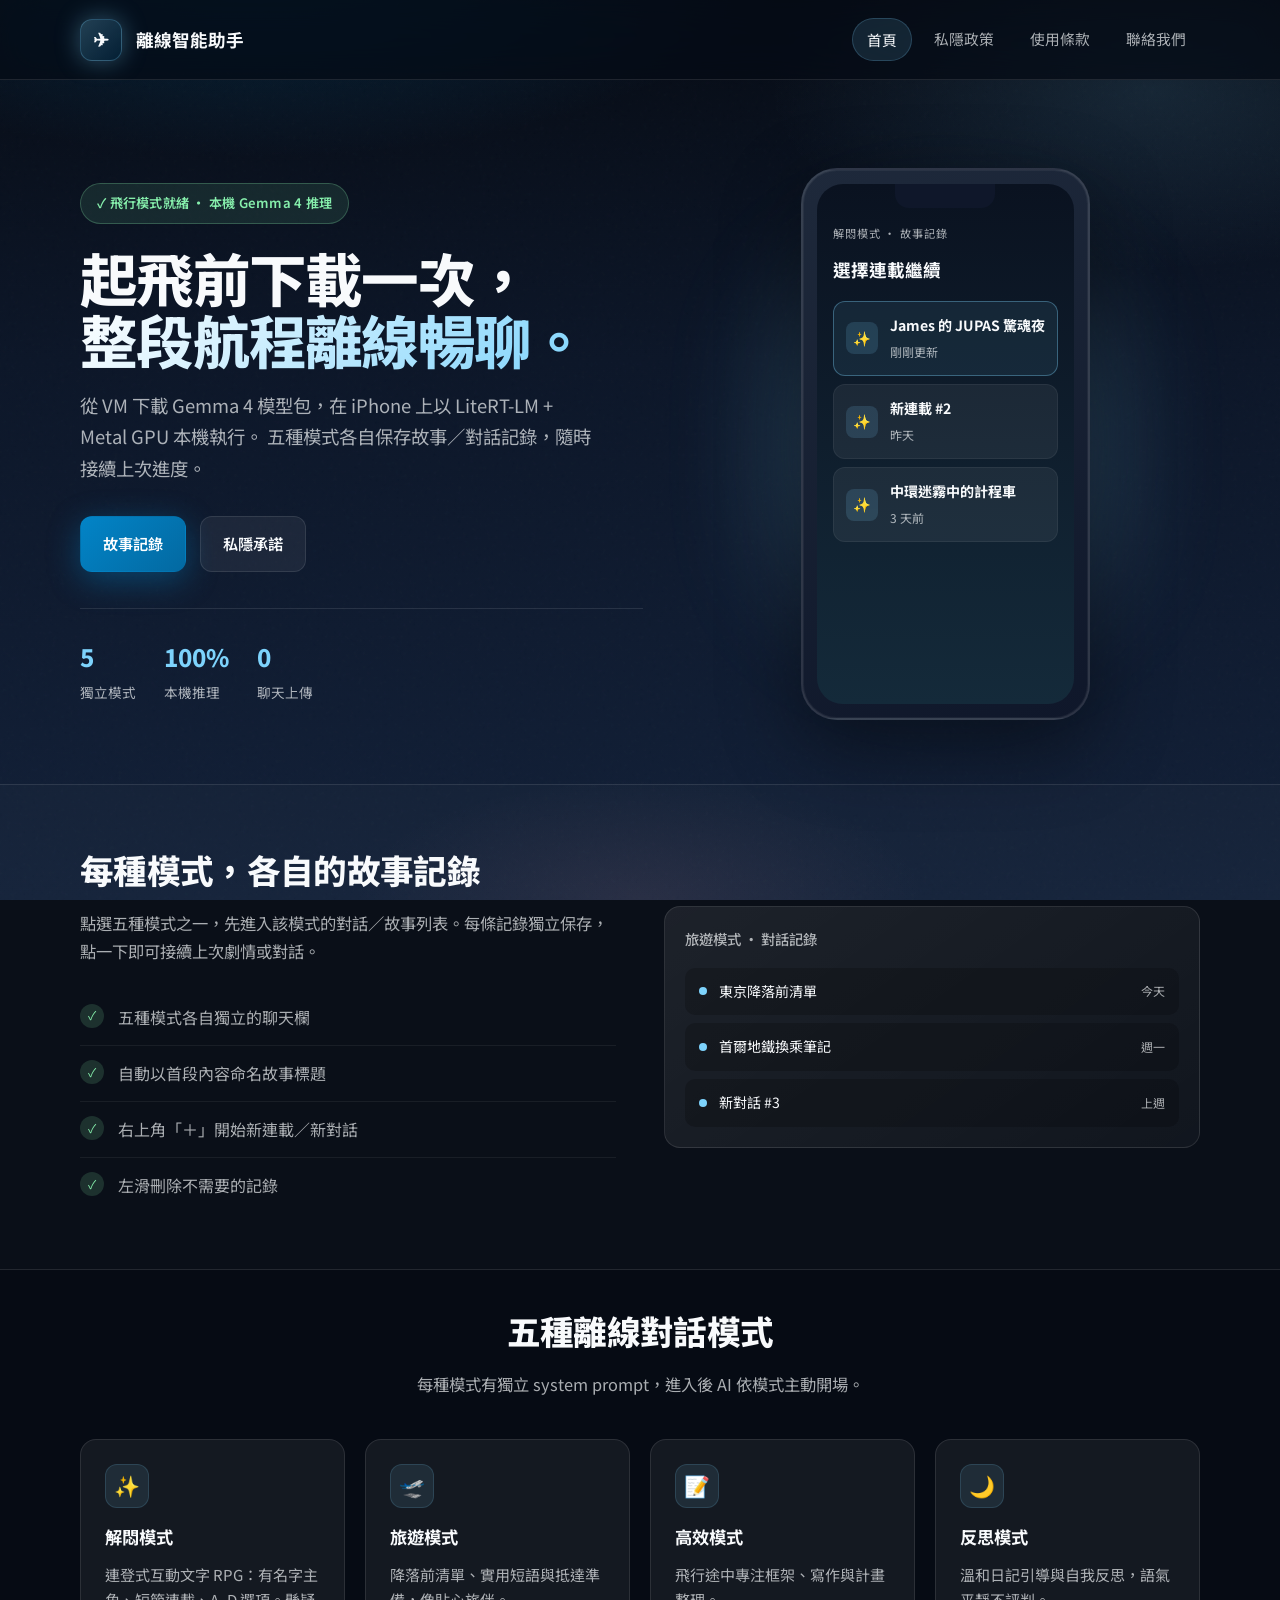
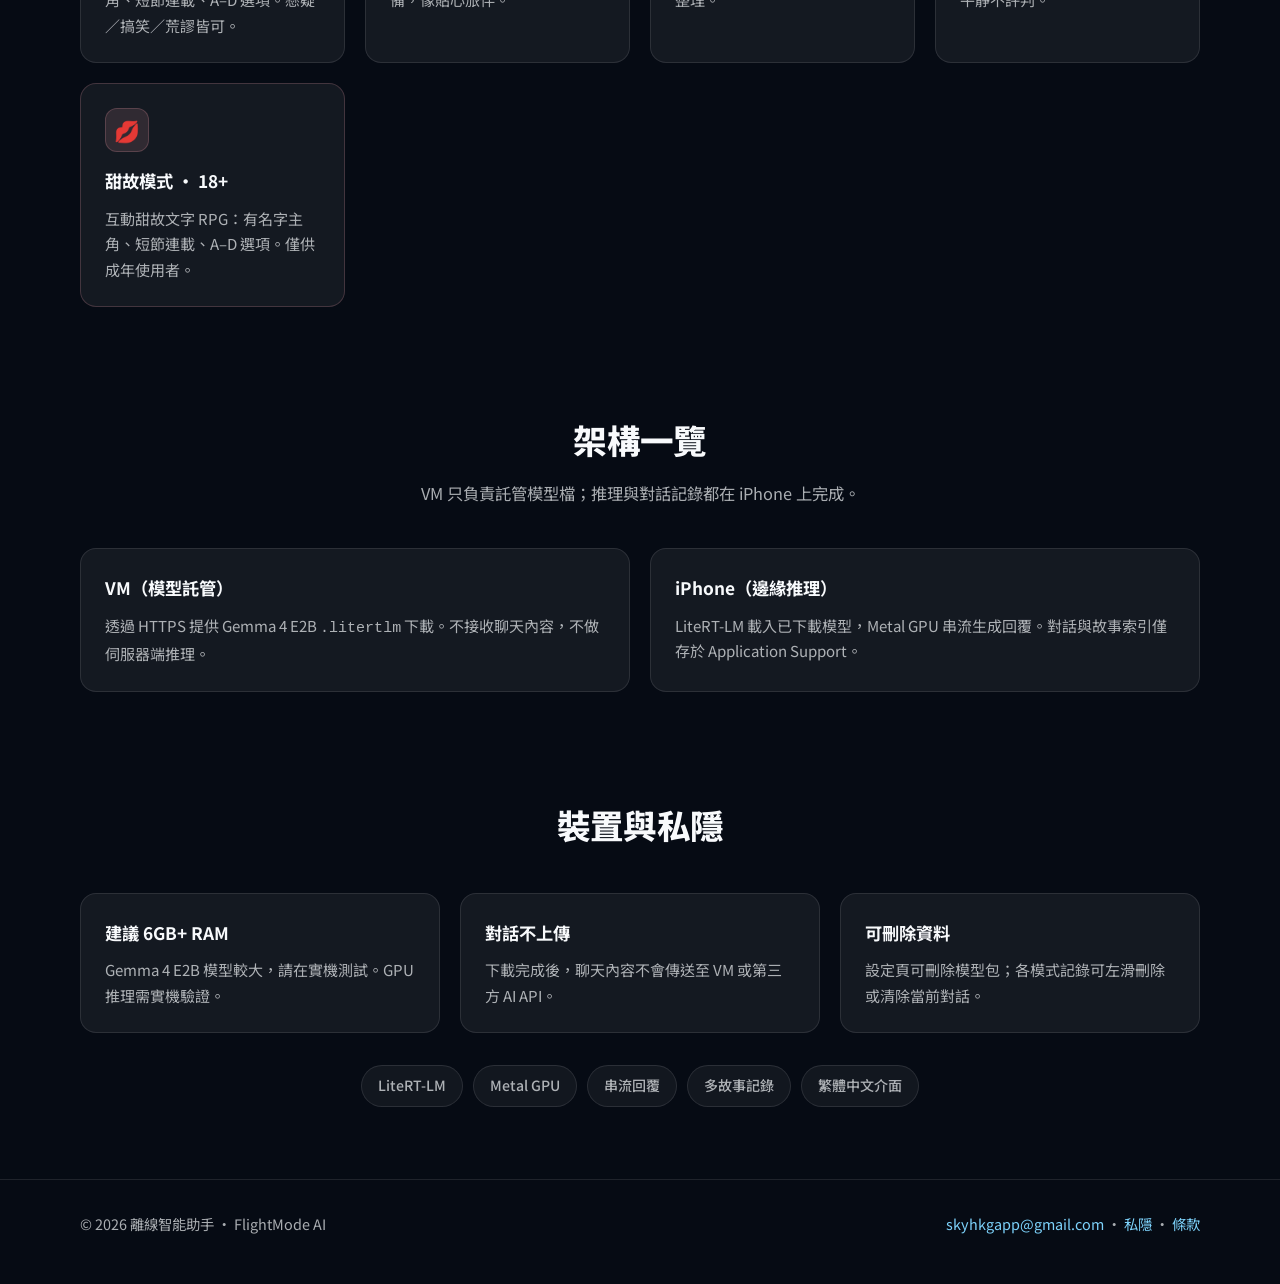
==== index.html @ 4edc218d "Redesign site and add per-mode story history docs. Refresh visual design with phone mockup and histo" ====
<!DOCTYPE html>
<html lang="zh-Hant">
<head>
  <meta charset="UTF-8">
  <meta name="viewport" content="width=device-width, initial-scale=1.0">
  <meta name="description" content="離線智能助手 — 從 VM 下載 Gemma 4，在 iPhone 本機離線推理。五種模式，各自獨立故事／對話記錄。">
  <title>離線智能助手 · FlightMode AI</title>
  <link rel="stylesheet" href="styles.css">
</head>
<body>
  <header class="site-header">
    <div class="wrap">
      <a class="brand" href="index.html">
        <span class="brand-icon">✈︎</span>
        <span>離線智能助手</span>
      </a>
      <nav>
        <a class="active" href="index.html">首頁</a>
        <a href="privacy.html">私隱政策</a>
        <a href="terms.html">使用條款</a>
        <a href="contact.html">聯絡我們</a>
      </nav>
    </div>
  </header>

  <main>
    <section class="hero">
      <div class="wrap hero-grid">
        <div>
          <div class="eyebrow">✓ 飛行模式就緒 · 本機 Gemma 4 推理</div>
          <h1>起飛前下載一次，<br><span class="gradient">整段航程離線暢聊。</span></h1>
          <p class="lead">
            從 VM 下載 Gemma 4 模型包，在 iPhone 上以 LiteRT-LM + Metal GPU 本機執行。
            五種模式各自保存故事／對話記錄，隨時接續上次進度。
          </p>
          <div class="cta-row">
            <a class="button primary" href="#history">故事記錄</a>
            <a class="button secondary" href="privacy.html">私隱承諾</a>
          </div>
          <div class="hero-stats">
            <div class="stat"><strong>5</strong><span>獨立模式</span></div>
            <div class="stat"><strong>100%</strong><span>本機推理</span></div>
            <div class="stat"><strong>0</strong><span>聊天上傳</span></div>
          </div>
        </div>

        <div class="phone-mock">
          <div class="phone-glow"></div>
          <div class="phone-frame">
            <div class="phone-screen">
              <div class="phone-notch"></div>
              <div class="phone-label">解悶模式 · 故事記錄</div>
              <div class="phone-title">選擇連載繼續</div>
              <div class="phone-item active">
                <div class="phone-item-icon">✨</div>
                <div class="phone-item-text">
                  <strong>James 的 JUPAS 驚魂夜</strong>
                  <span>剛剛更新</span>
                </div>
              </div>
              <div class="phone-item">
                <div class="phone-item-icon">✨</div>
                <div class="phone-item-text">
                  <strong>新連載 #2</strong>
                  <span>昨天</span>
                </div>
              </div>
              <div class="phone-item">
                <div class="phone-item-icon">✨</div>
                <div class="phone-item-text">
                  <strong>中環迷霧中的計程車</strong>
                  <span>3 天前</span>
                </div>
              </div>
            </div>
          </div>
        </div>
      </div>
    </section>

    <section class="feature-band" id="history">
      <div class="wrap feature-split">
        <div>
          <h2 class="section-title">每種模式，各自的故事記錄</h2>
          <p class="section-sub" style="text-align: left;">
            點選五種模式之一，先進入該模式的對話／故事列表。每條記錄獨立保存，點一下即可接續上次劇情或對話。
          </p>
          <ul class="feature-list">
            <li><span class="check">✓</span> 五種模式各自獨立的聊天欄</li>
            <li><span class="check">✓</span> 自動以首段內容命名故事標題</li>
            <li><span class="check">✓</span> 右上角「＋」開始新連載／新對話</li>
            <li><span class="check">✓</span> 左滑刪除不需要的記錄</li>
          </ul>
        </div>
        <div class="history-preview">
          <h4>旅遊模式 · 對話記錄</h4>
          <div class="history-row">
            <span class="history-dot"></span>
            <span>東京降落前清單</span>
            <time>今天</time>
          </div>
          <div class="history-row">
            <span class="history-dot"></span>
            <span>首爾地鐵換乘筆記</span>
            <time>週一</time>
          </div>
          <div class="history-row">
            <span class="history-dot"></span>
            <span>新對話 #3</span>
            <time>上週</time>
          </div>
        </div>
      </div>
    </section>

    <section id="modes">
      <div class="wrap">
        <div class="section-head">
          <h2 class="section-title">五種離線對話模式</h2>
          <p class="section-sub">每種模式有獨立 system prompt，進入後 AI 依模式主動開場。</p>
        </div>
        <div class="modes">
          <article class="card">
            <div class="icon">✨</div>
            <h3>解悶模式</h3>
            <p>連登式互動文字 RPG：有名字主角、短節連載、A–D 選項。懸疑／搞笑／荒謬皆可。</p>
          </article>
          <article class="card">
            <div class="icon">🛫</div>
            <h3>旅遊模式</h3>
            <p>降落前清單、實用短語與抵達準備，像貼心旅伴。</p>
          </article>
          <article class="card">
            <div class="icon">📝</div>
            <h3>高效模式</h3>
            <p>飛行途中專注框架、寫作與計畫整理。</p>
          </article>
          <article class="card">
            <div class="icon">🌙</div>
            <h3>反思模式</h3>
            <p>溫和日記引導與自我反思，語氣平靜不評判。</p>
          </article>
          <article class="card adult">
            <div class="icon">💋</div>
            <h3>甜故模式 · 18+</h3>
            <p>互動甜故文字 RPG：有名字主角、短節連載、A–D 選項。僅供成年使用者。</p>
          </article>
        </div>
      </div>
    </section>

    <section id="how-it-works">
      <div class="wrap">
        <div class="section-head">
          <h2 class="section-title">架構一覽</h2>
          <p class="section-sub">VM 只負責託管模型檔；推理與對話記錄都在 iPhone 上完成。</p>
        </div>
        <div class="grid-2">
          <article class="card">
            <h3>VM（模型託管）</h3>
            <p>透過 HTTPS 提供 Gemma 4 E2B <code>.litertlm</code> 下載。不接收聊天內容，不做伺服器端推理。</p>
          </article>
          <article class="card">
            <h3>iPhone（邊緣推理）</h3>
            <p>LiteRT-LM 載入已下載模型，Metal GPU 串流生成回覆。對話與故事索引僅存於 Application Support。</p>
          </article>
        </div>
      </div>
    </section>

    <section>
      <div class="wrap">
        <div class="section-head">
          <h2 class="section-title">裝置與私隱</h2>
        </div>
        <div class="grid-3">
          <article class="card">
            <h3>建議 6GB+ RAM</h3>
            <p>Gemma 4 E2B 模型較大，請在實機測試。GPU 推理需實機驗證。</p>
          </article>
          <article class="card">
            <h3>對話不上傳</h3>
            <p>下載完成後，聊天內容不會傳送至 VM 或第三方 AI API。</p>
          </article>
          <article class="card">
            <h3>可刪除資料</h3>
            <p>設定頁可刪除模型包；各模式記錄可左滑刪除或清除當前對話。</p>
          </article>
        </div>
        <div class="pill-row" style="margin-top: 32px;">
          <span class="pill">LiteRT-LM</span>
          <span class="pill">Metal GPU</span>
          <span class="pill">串流回覆</span>
          <span class="pill">多故事記錄</span>
          <span class="pill">繁體中文介面</span>
        </div>
      </div>
    </section>
  </main>

  <footer class="site-footer">
    <div class="wrap">
      <span>© 2026 離線智能助手 · FlightMode AI</span>
      <span>
        <a href="mailto:skyhkgapp@gmail.com">skyhkgapp@gmail.com</a> ·
        <a href="privacy.html">私隱</a> ·
        <a href="terms.html">條款</a>
      </span>
    </div>
  </footer>
</body>
</html>
---- styles.css ----
@import url('https://fonts.googleapis.com/css2?family=Noto+Sans+TC:wght@400;500;600;700;800&display=swap');

:root {
  --bg-deep: #060b14;
  --bg-mid: #0c1628;
  --bg-soft: #122038;
  --accent: #7dd3fc;
  --accent-strong: #0284c7;
  --accent-glow: rgba(125, 211, 252, 0.35);
  --rose: #fda4af;
  --text: #f8fafc;
  --muted: rgba(248, 250, 252, 0.68);
  --card: rgba(255, 255, 255, 0.06);
  --card-hover: rgba(255, 255, 255, 0.1);
  --border: rgba(255, 255, 255, 0.1);
  --success: #86efac;
  --max: 1120px;
  --radius: 16px;
  --shadow: 0 24px 80px rgba(0, 0, 0, 0.45);
}

* {
  box-sizing: border-box;
}

html {
  scroll-behavior: smooth;
}

body {
  margin: 0;
  font-family: "Noto Sans TC", -apple-system, BlinkMacSystemFont, "PingFang TC", sans-serif;
  color: var(--text);
  background: var(--bg-deep);
  min-height: 100vh;
  line-height: 1.7;
  overflow-x: hidden;
}

body::before {
  content: "";
  position: fixed;
  inset: 0;
  background:
    radial-gradient(ellipse 80% 50% at 20% -10%, rgba(2, 132, 199, 0.28), transparent 55%),
    radial-gradient(ellipse 60% 40% at 90% 10%, rgba(125, 211, 252, 0.12), transparent 50%),
    radial-gradient(ellipse 50% 30% at 50% 100%, rgba(253, 164, 175, 0.08), transparent 45%),
    linear-gradient(180deg, var(--bg-deep) 0%, var(--bg-mid) 40%, var(--bg-soft) 100%);
  z-index: -2;
}

body::after {
  content: "";
  position: fixed;
  inset: 0;
  background-image: url("data:image/svg+xml,%3Csvg viewBox='0 0 256 256' xmlns='http://www.w3.org/2000/svg'%3E%3Cfilter id='n'%3E%3CfeTurbulence type='fractalNoise' baseFrequency='0.85' numOctaves='4' stitchTiles='stitch'/%3E%3C/filter%3E%3Crect width='100%25' height='100%25' filter='url(%23n)' opacity='0.04'/%3E%3C/svg%3E");
  opacity: 0.5;
  pointer-events: none;
  z-index: -1;
}

a {
  color: var(--accent);
  text-decoration: none;
  transition: color 0.2s ease;
}

a:hover {
  color: #bae6fd;
}

.wrap {
  width: min(var(--max), calc(100% - 48px));
  margin: 0 auto;
}

.site-header {
  position: sticky;
  top: 0;
  z-index: 100;
  backdrop-filter: blur(20px) saturate(1.4);
  background: rgba(6, 11, 20, 0.75);
  border-bottom: 1px solid var(--border);
}

.site-header .wrap {
  display: flex;
  align-items: center;
  justify-content: space-between;
  gap: 20px;
  padding: 18px 0;
}

.brand {
  display: flex;
  align-items: center;
  gap: 14px;
  font-weight: 700;
  font-size: 1.1rem;
  color: var(--text);
}

.brand:hover {
  text-decoration: none;
  color: var(--text);
}

.brand-icon {
  width: 42px;
  height: 42px;
  border-radius: 12px;
  display: grid;
  place-items: center;
  font-size: 1.2rem;
  background: linear-gradient(135deg, rgba(125, 211, 252, 0.25), rgba(2, 132, 199, 0.15));
  border: 1px solid rgba(125, 211, 252, 0.25);
  box-shadow: 0 0 24px var(--accent-glow);
}

nav {
  display: flex;
  flex-wrap: wrap;
  gap: 8px;
  font-size: 0.92rem;
}

nav a {
  color: var(--muted);
  padding: 8px 14px;
  border-radius: 999px;
  transition: background 0.2s, color 0.2s;
}

nav a:hover {
  color: var(--text);
  background: rgba(255, 255, 255, 0.06);
  text-decoration: none;
}

nav a.active {
  color: var(--text);
  background: rgba(125, 211, 252, 0.12);
  border: 1px solid rgba(125, 211, 252, 0.2);
}

.hero {
  padding: 88px 0 64px;
}

.hero-grid {
  display: grid;
  grid-template-columns: 1.05fr 0.95fr;
  gap: 48px;
  align-items: center;
}

.eyebrow {
  display: inline-flex;
  align-items: center;
  gap: 8px;
  padding: 8px 16px;
  border-radius: 999px;
  background: rgba(134, 239, 172, 0.1);
  border: 1px solid rgba(134, 239, 172, 0.25);
  color: var(--success);
  font-size: 0.82rem;
  font-weight: 600;
  letter-spacing: 0.02em;
  margin-bottom: 22px;
}

h1 {
  font-size: clamp(2.4rem, 5.5vw, 3.6rem);
  line-height: 1.08;
  margin: 0 0 20px;
  letter-spacing: -0.03em;
  font-weight: 800;
}

h1 .gradient {
  background: linear-gradient(135deg, #fff 0%, var(--accent) 100%);
  -webkit-background-clip: text;
  -webkit-text-fill-color: transparent;
  background-clip: text;
}

.lead {
  font-size: 1.15rem;
  color: var(--muted);
  max-width: 52ch;
  margin: 0 0 32px;
  font-weight: 400;
}

.cta-row {
  display: flex;
  flex-wrap: wrap;
  gap: 14px;
}

.button {
  display: inline-flex;
  align-items: center;
  justify-content: center;
  gap: 8px;
  padding: 14px 22px;
  border-radius: 12px;
  font-weight: 600;
  font-size: 0.95rem;
  border: 1px solid transparent;
  transition: transform 0.2s, box-shadow 0.2s, background 0.2s;
}

.button:hover {
  text-decoration: none;
  transform: translateY(-2px);
}

.button.primary {
  background: linear-gradient(135deg, #0284c7, #0369a1);
  color: white;
  box-shadow: 0 8px 32px rgba(2, 132, 199, 0.4);
}

.button.primary:hover {
  box-shadow: 0 12px 40px rgba(2, 132, 199, 0.55);
  color: white;
}

.button.secondary {
  background: var(--card);
  border-color: var(--border);
  color: var(--text);
}

.button.secondary:hover {
  background: var(--card-hover);
  color: var(--text);
}

.phone-mock {
  position: relative;
  max-width: 340px;
  margin: 0 auto;
}

.phone-frame {
  border-radius: 36px;
  padding: 14px;
  background: linear-gradient(160deg, #1e293b, #0f172a);
  border: 2px solid rgba(255, 255, 255, 0.12);
  box-shadow: var(--shadow), 0 0 0 1px rgba(255, 255, 255, 0.05) inset;
}

.phone-screen {
  border-radius: 26px;
  overflow: hidden;
  background: linear-gradient(180deg, #0a1220 0%, #142a3a 100%);
  min-height: 520px;
  padding: 20px 16px;
}

.phone-notch {
  width: 100px;
  height: 24px;
  background: #0f172a;
  border-radius: 0 0 14px 14px;
  margin: -20px auto 16px;
}

.phone-label {
  font-size: 0.7rem;
  color: var(--muted);
  text-transform: uppercase;
  letter-spacing: 0.08em;
  margin-bottom: 12px;
}

.phone-title {
  font-size: 1.1rem;
  font-weight: 700;
  margin-bottom: 16px;
}

.phone-item {
  display: flex;
  align-items: center;
  gap: 12px;
  padding: 12px;
  border-radius: 12px;
  background: rgba(255, 255, 255, 0.06);
  border: 1px solid rgba(255, 255, 255, 0.06);
  margin-bottom: 8px;
  font-size: 0.85rem;
}

.phone-item.active {
  border-color: rgba(125, 211, 252, 0.35);
  background: rgba(125, 211, 252, 0.08);
}

.phone-item-icon {
  width: 32px;
  height: 32px;
  border-radius: 8px;
  display: grid;
  place-items: center;
  background: rgba(125, 211, 252, 0.15);
  font-size: 0.9rem;
  flex-shrink: 0;
}

.phone-item-text {
  flex: 1;
  min-width: 0;
}

.phone-item-text strong {
  display: block;
  font-size: 0.88rem;
  margin-bottom: 2px;
}

.phone-item-text span {
  color: var(--muted);
  font-size: 0.75rem;
}

.phone-glow {
  position: absolute;
  inset: -20%;
  background: radial-gradient(circle, var(--accent-glow), transparent 60%);
  z-index: -1;
  filter: blur(40px);
}

.hero-stats {
  display: flex;
  gap: 28px;
  margin-top: 36px;
  padding-top: 28px;
  border-top: 1px solid var(--border);
}

.stat strong {
  display: block;
  font-size: 1.5rem;
  font-weight: 800;
  color: var(--accent);
}

.stat span {
  font-size: 0.85rem;
  color: var(--muted);
}

section {
  padding: 32px 0 72px;
}

.section-head {
  text-align: center;
  max-width: 640px;
  margin: 0 auto 40px;
}

.section-title {
  font-size: clamp(1.6rem, 3vw, 2.1rem);
  margin: 0 0 12px;
  font-weight: 800;
  letter-spacing: -0.02em;
}

.section-sub {
  color: var(--muted);
  margin: 0;
  font-size: 1.02rem;
}

.grid-2,
.grid-3,
.modes {
  display: grid;
  gap: 20px;
}

.grid-2 {
  grid-template-columns: repeat(2, minmax(0, 1fr));
}

.grid-3 {
  grid-template-columns: repeat(3, minmax(0, 1fr));
}

.modes {
  grid-template-columns: repeat(auto-fit, minmax(240px, 1fr));
}

.card {
  padding: 24px;
  border-radius: var(--radius);
  background: var(--card);
  border: 1px solid var(--border);
  transition: transform 0.25s ease, background 0.25s ease, border-color 0.25s ease, box-shadow 0.25s ease;
}

.card:hover {
  transform: translateY(-4px);
  background: var(--card-hover);
  border-color: rgba(125, 211, 252, 0.2);
  box-shadow: 0 16px 48px rgba(0, 0, 0, 0.25);
}

.card h3 {
  margin: 0 0 10px;
  font-size: 1.08rem;
  font-weight: 700;
}

.card p {
  margin: 0;
  color: var(--muted);
  font-size: 0.94rem;
}

.card .icon {
  width: 44px;
  height: 44px;
  border-radius: 12px;
  display: grid;
  place-items: center;
  font-size: 1.3rem;
  margin-bottom: 14px;
  background: rgba(125, 211, 252, 0.1);
  border: 1px solid rgba(125, 211, 252, 0.15);
}

.card.adult {
  border-color: rgba(253, 164, 175, 0.2);
}

.card.adult .icon {
  background: rgba(253, 164, 175, 0.12);
  border-color: rgba(253, 164, 175, 0.2);
}

.card.adult:hover {
  border-color: rgba(253, 164, 175, 0.35);
}

.feature-band {
  padding: 56px 0;
  background: rgba(255, 255, 255, 0.02);
  border-top: 1px solid var(--border);
  border-bottom: 1px solid var(--border);
}

.feature-split {
  display: grid;
  grid-template-columns: 1fr 1fr;
  gap: 48px;
  align-items: center;
}

.feature-list {
  list-style: none;
  padding: 0;
  margin: 24px 0 0;
}

.feature-list li {
  display: flex;
  gap: 14px;
  padding: 14px 0;
  border-bottom: 1px solid rgba(255, 255, 255, 0.06);
  color: var(--muted);
}

.feature-list li:last-child {
  border-bottom: 0;
}

.feature-list .check {
  width: 24px;
  height: 24px;
  border-radius: 50%;
  background: rgba(134, 239, 172, 0.15);
  color: var(--success);
  display: grid;
  place-items: center;
  font-size: 0.75rem;
  flex-shrink: 0;
}

.history-preview {
  border-radius: var(--radius);
  padding: 20px;
  background: linear-gradient(145deg, rgba(255,255,255,0.08), rgba(255,255,255,0.03));
  border: 1px solid var(--border);
}

.history-preview h4 {
  margin: 0 0 16px;
  font-size: 0.9rem;
  color: var(--muted);
  font-weight: 500;
}

.history-row {
  display: flex;
  align-items: center;
  gap: 12px;
  padding: 12px 14px;
  border-radius: 10px;
  background: rgba(0, 0, 0, 0.2);
  margin-bottom: 8px;
  font-size: 0.88rem;
}

.history-row:last-child {
  margin-bottom: 0;
}

.history-dot {
  width: 8px;
  height: 8px;
  border-radius: 50%;
  background: var(--accent);
  flex-shrink: 0;
}

.history-row time {
  margin-left: auto;
  font-size: 0.75rem;
  color: var(--muted);
}

.pill-row {
  display: flex;
  flex-wrap: wrap;
  gap: 10px;
  justify-content: center;
}

.pill {
  padding: 8px 16px;
  border-radius: 999px;
  background: rgba(255, 255, 255, 0.05);
  border: 1px solid var(--border);
  color: var(--muted);
  font-size: 0.88rem;
  font-weight: 500;
}

.content-page {
  padding: 56px 0 80px;
}

.content-page h1 {
  font-size: 2.2rem;
  margin-bottom: 8px;
  font-weight: 800;
}

.content-page .meta {
  color: var(--muted);
  margin-bottom: 32px;
}

.content-page h2 {
  margin-top: 36px;
  font-size: 1.3rem;
  font-weight: 700;
}

.content-page p,
.content-page li {
  color: var(--muted);
}

.content-page ul {
  padding-left: 1.3rem;
}

.contact-email {
  display: inline-flex;
  align-items: center;
  gap: 10px;
  margin-top: 12px;
  padding: 12px 18px;
  border-radius: 10px;
  background: rgba(125, 211, 252, 0.1);
  border: 1px solid rgba(125, 211, 252, 0.2);
  font-weight: 600;
  font-size: 1.05rem;
}

.site-footer {
  border-top: 1px solid var(--border);
  padding: 32px 0 48px;
  color: var(--muted);
  font-size: 0.9rem;
}

.site-footer .wrap {
  display: flex;
  flex-wrap: wrap;
  justify-content: space-between;
  align-items: center;
  gap: 16px;
}

@media (max-width: 900px) {
  .hero-grid,
  .grid-2,
  .grid-3,
  .feature-split {
    grid-template-columns: 1fr;
  }

  .hero {
    padding-top: 56px;
  }

  .phone-mock {
    order: -1;
    max-width: 300px;
  }

  .hero-stats {
    flex-wrap: wrap;
    gap: 20px;
  }

  .site-header .wrap {
    flex-direction: column;
    align-items: flex-start;
  }
}
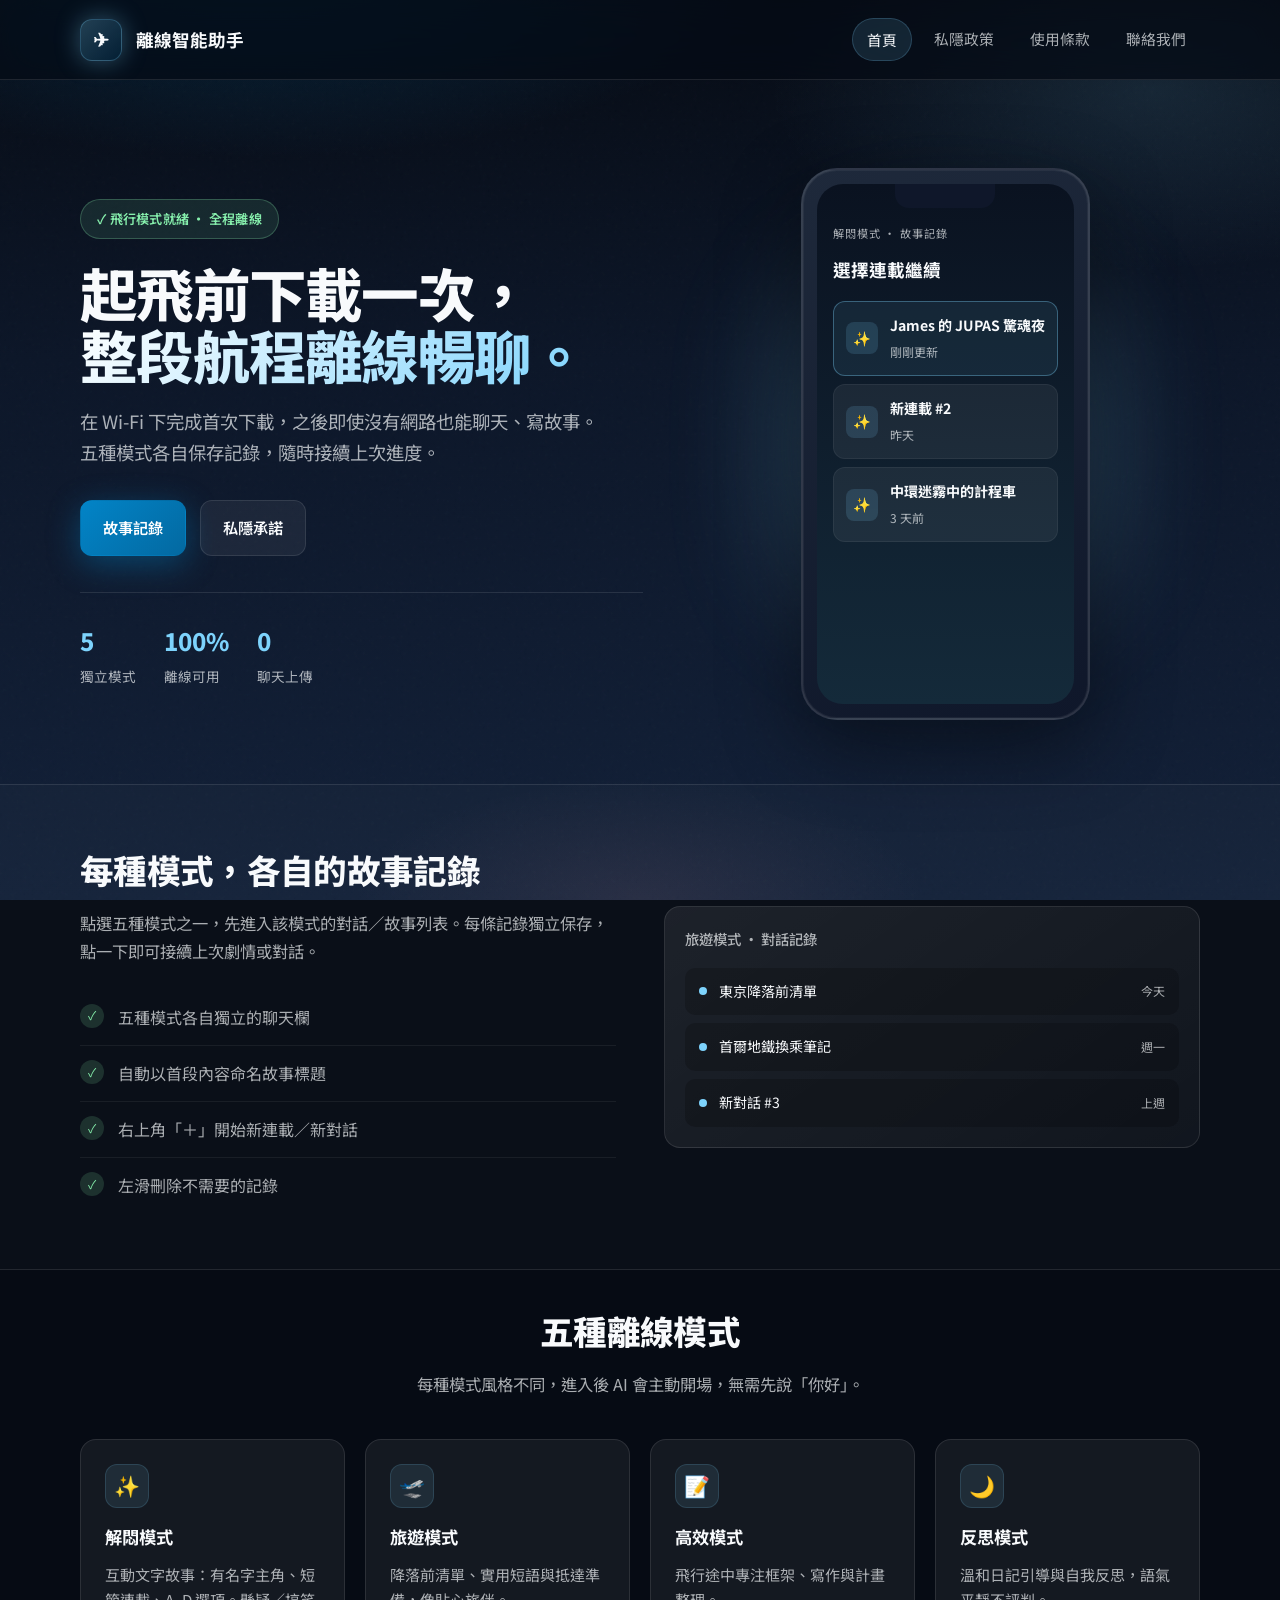
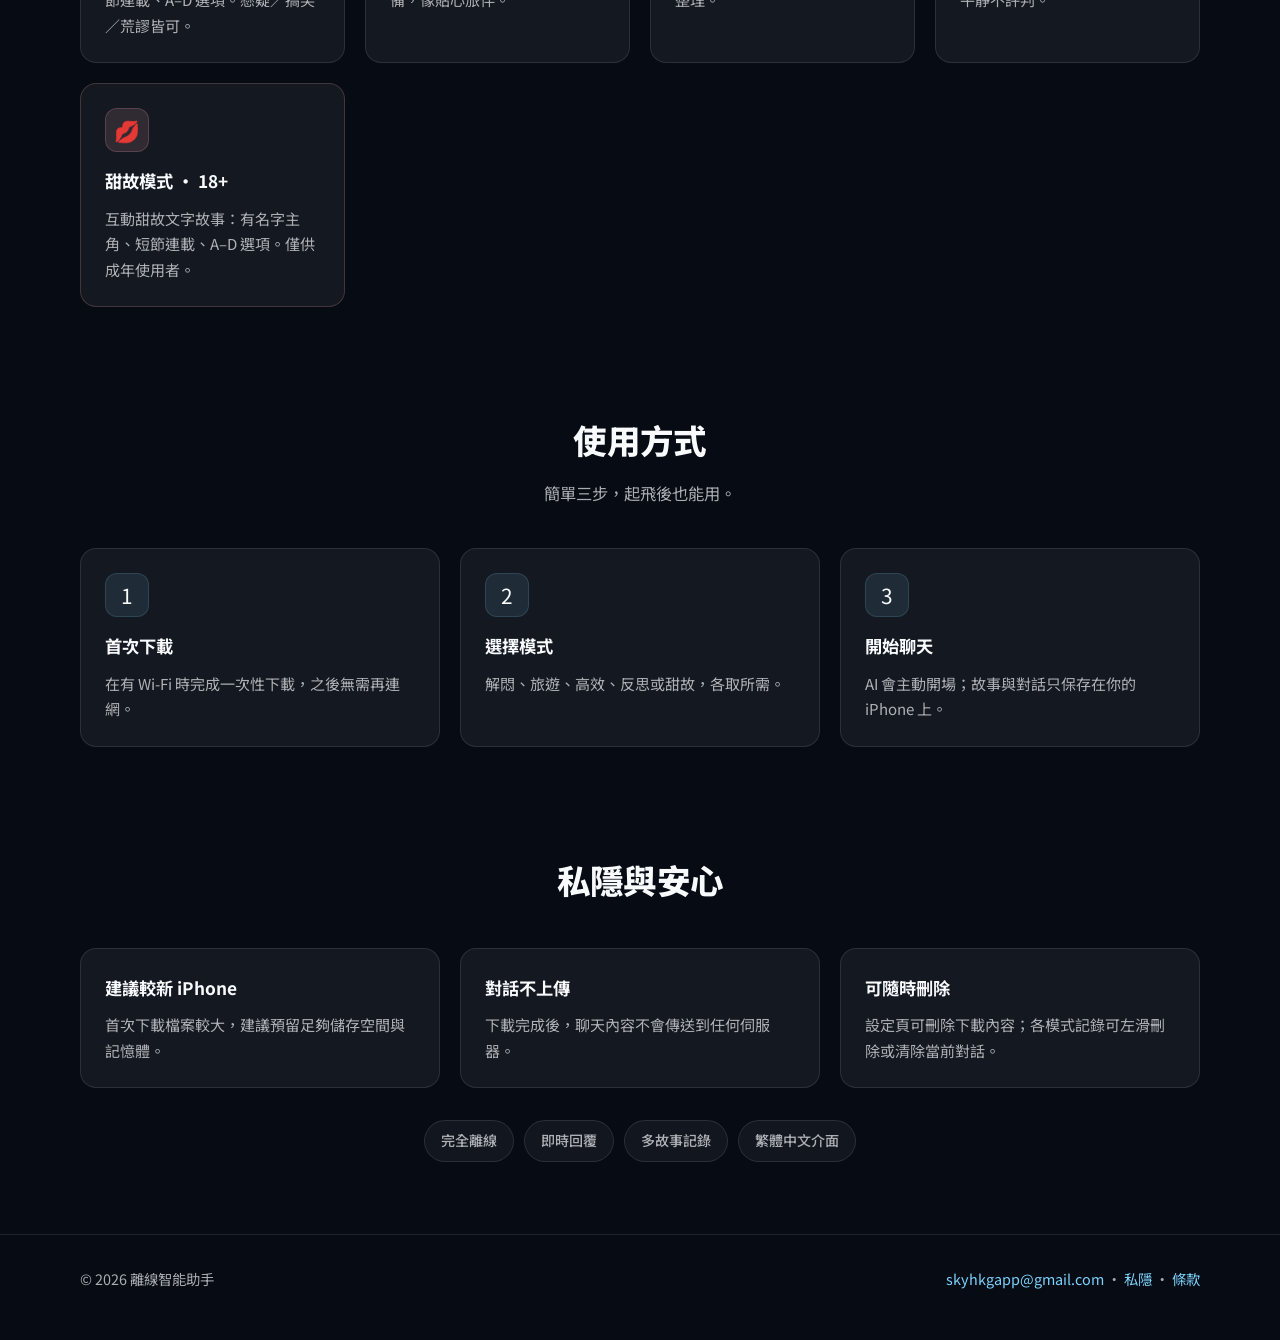
==== commit 4effbb53: "Use plain-language copy with no technical details for users. Remove architecture jargon from site an" ====
--- a/index.html
+++ b/index.html
@@ -3,8 +3,8 @@
 <head>
   <meta charset="UTF-8">
   <meta name="viewport" content="width=device-width, initial-scale=1.0">
-  <meta name="description" content="離線智能助手 — 從 VM 下載 Gemma 4，在 iPhone 本機離線推理。五種模式，各自獨立故事／對話記錄。">
-  <title>離線智能助手 · FlightMode AI</title>
+  <meta name="description" content="離線智能助手 — 起飛前下載一次，整段航程離線聊天。五種模式，各自獨立故事／對話記錄。">
+  <title>離線智能助手</title>
   <link rel="stylesheet" href="styles.css">
 </head>
 <body>
@@ -27,11 +27,11 @@
     <section class="hero">
       <div class="wrap hero-grid">
         <div>
-          <div class="eyebrow">✓ 飛行模式就緒 · 本機 Gemma 4 推理</div>
+          <div class="eyebrow">✓ 飛行模式就緒 · 全程離線</div>
           <h1>起飛前下載一次，<br><span class="gradient">整段航程離線暢聊。</span></h1>
           <p class="lead">
-            從 VM 下載 Gemma 4 模型包，在 iPhone 上以 LiteRT-LM + Metal GPU 本機執行。
-            五種模式各自保存故事／對話記錄，隨時接續上次進度。
+            在 Wi‑Fi 下完成首次下載，之後即使沒有網路也能聊天、寫故事。
+            五種模式各自保存記錄，隨時接續上次進度。
           </p>
           <div class="cta-row">
             <a class="button primary" href="#history">故事記錄</a>
@@ -39,7 +39,7 @@
           </div>
           <div class="hero-stats">
             <div class="stat"><strong>5</strong><span>獨立模式</span></div>
-            <div class="stat"><strong>100%</strong><span>本機推理</span></div>
+            <div class="stat"><strong>100%</strong><span>離線可用</span></div>
             <div class="stat"><strong>0</strong><span>聊天上傳</span></div>
           </div>
         </div>
@@ -116,14 +116,14 @@
     <section id="modes">
       <div class="wrap">
         <div class="section-head">
-          <h2 class="section-title">五種離線對話模式</h2>
-          <p class="section-sub">每種模式有獨立 system prompt，進入後 AI 依模式主動開場。</p>
+          <h2 class="section-title">五種離線模式</h2>
+          <p class="section-sub">每種模式風格不同，進入後 AI 會主動開場，無需先說「你好」。</p>
         </div>
         <div class="modes">
           <article class="card">
             <div class="icon">✨</div>
             <h3>解悶模式</h3>
-            <p>連登式互動文字 RPG：有名字主角、短節連載、A–D 選項。懸疑／搞笑／荒謬皆可。</p>
+            <p>互動文字故事：有名字主角、短節連載、A–D 選項。懸疑／搞笑／荒謬皆可。</p>
           </article>
           <article class="card">
             <div class="icon">🛫</div>
@@ -143,7 +143,7 @@
           <article class="card adult">
             <div class="icon">💋</div>
             <h3>甜故模式 · 18+</h3>
-            <p>互動甜故文字 RPG：有名字主角、短節連載、A–D 選項。僅供成年使用者。</p>
+            <p>互動甜故文字故事：有名字主角、短節連載、A–D 選項。僅供成年使用者。</p>
           </article>
         </div>
       </div>
@@ -152,17 +152,24 @@
     <section id="how-it-works">
       <div class="wrap">
         <div class="section-head">
-          <h2 class="section-title">架構一覽</h2>
-          <p class="section-sub">VM 只負責託管模型檔；推理與對話記錄都在 iPhone 上完成。</p>
-        </div>
-        <div class="grid-2">
-          <article class="card">
-            <h3>VM（模型託管）</h3>
-            <p>透過 HTTPS 提供 Gemma 4 E2B <code>.litertlm</code> 下載。不接收聊天內容，不做伺服器端推理。</p>
-          </article>
-          <article class="card">
-            <h3>iPhone（邊緣推理）</h3>
-            <p>LiteRT-LM 載入已下載模型，Metal GPU 串流生成回覆。對話與故事索引僅存於 Application Support。</p>
+          <h2 class="section-title">使用方式</h2>
+          <p class="section-sub">簡單三步，起飛後也能用。</p>
+        </div>
+        <div class="grid-3">
+          <article class="card">
+            <div class="icon">1</div>
+            <h3>首次下載</h3>
+            <p>在有 Wi‑Fi 時完成一次性下載，之後無需再連網。</p>
+          </article>
+          <article class="card">
+            <div class="icon">2</div>
+            <h3>選擇模式</h3>
+            <p>解悶、旅遊、高效、反思或甜故，各取所需。</p>
+          </article>
+          <article class="card">
+            <div class="icon">3</div>
+            <h3>開始聊天</h3>
+            <p>AI 會主動開場；故事與對話只保存在你的 iPhone 上。</p>
           </article>
         </div>
       </div>
@@ -171,26 +178,25 @@
     <section>
       <div class="wrap">
         <div class="section-head">
-          <h2 class="section-title">裝置與私隱</h2>
+          <h2 class="section-title">私隱與安心</h2>
         </div>
         <div class="grid-3">
           <article class="card">
-            <h3>建議 6GB+ RAM</h3>
-            <p>Gemma 4 E2B 模型較大，請在實機測試。GPU 推理需實機驗證。</p>
+            <h3>建議較新 iPhone</h3>
+            <p>首次下載檔案較大，建議預留足夠儲存空間與記憶體。</p>
           </article>
           <article class="card">
             <h3>對話不上傳</h3>
-            <p>下載完成後，聊天內容不會傳送至 VM 或第三方 AI API。</p>
-          </article>
-          <article class="card">
-            <h3>可刪除資料</h3>
-            <p>設定頁可刪除模型包；各模式記錄可左滑刪除或清除當前對話。</p>
+            <p>下載完成後，聊天內容不會傳送到任何伺服器。</p>
+          </article>
+          <article class="card">
+            <h3>可隨時刪除</h3>
+            <p>設定頁可刪除下載內容；各模式記錄可左滑刪除或清除當前對話。</p>
           </article>
         </div>
         <div class="pill-row" style="margin-top: 32px;">
-          <span class="pill">LiteRT-LM</span>
-          <span class="pill">Metal GPU</span>
-          <span class="pill">串流回覆</span>
+          <span class="pill">完全離線</span>
+          <span class="pill">即時回覆</span>
           <span class="pill">多故事記錄</span>
           <span class="pill">繁體中文介面</span>
         </div>
@@ -200,7 +206,7 @@
 
   <footer class="site-footer">
     <div class="wrap">
-      <span>© 2026 離線智能助手 · FlightMode AI</span>
+      <span>© 2026 離線智能助手</span>
       <span>
         <a href="mailto:skyhkgapp@gmail.com">skyhkgapp@gmail.com</a> ·
         <a href="privacy.html">私隱</a> ·
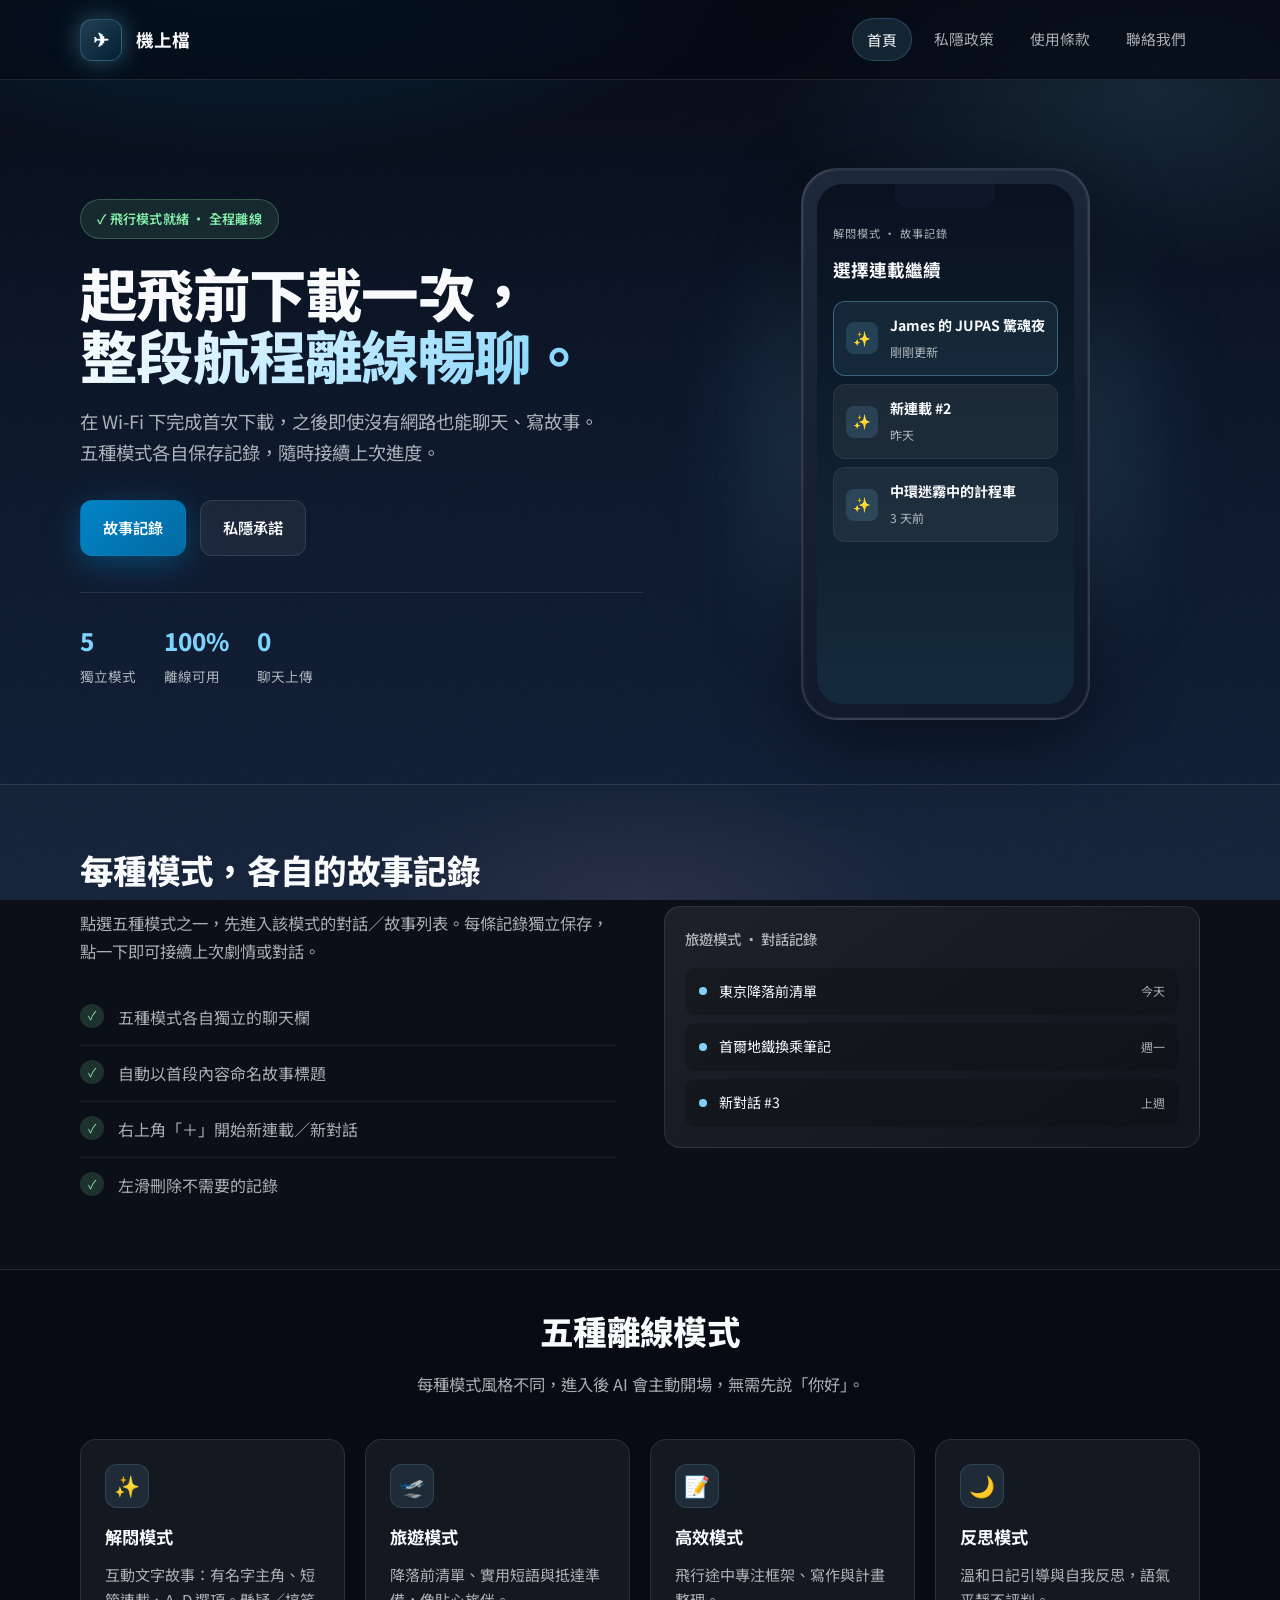
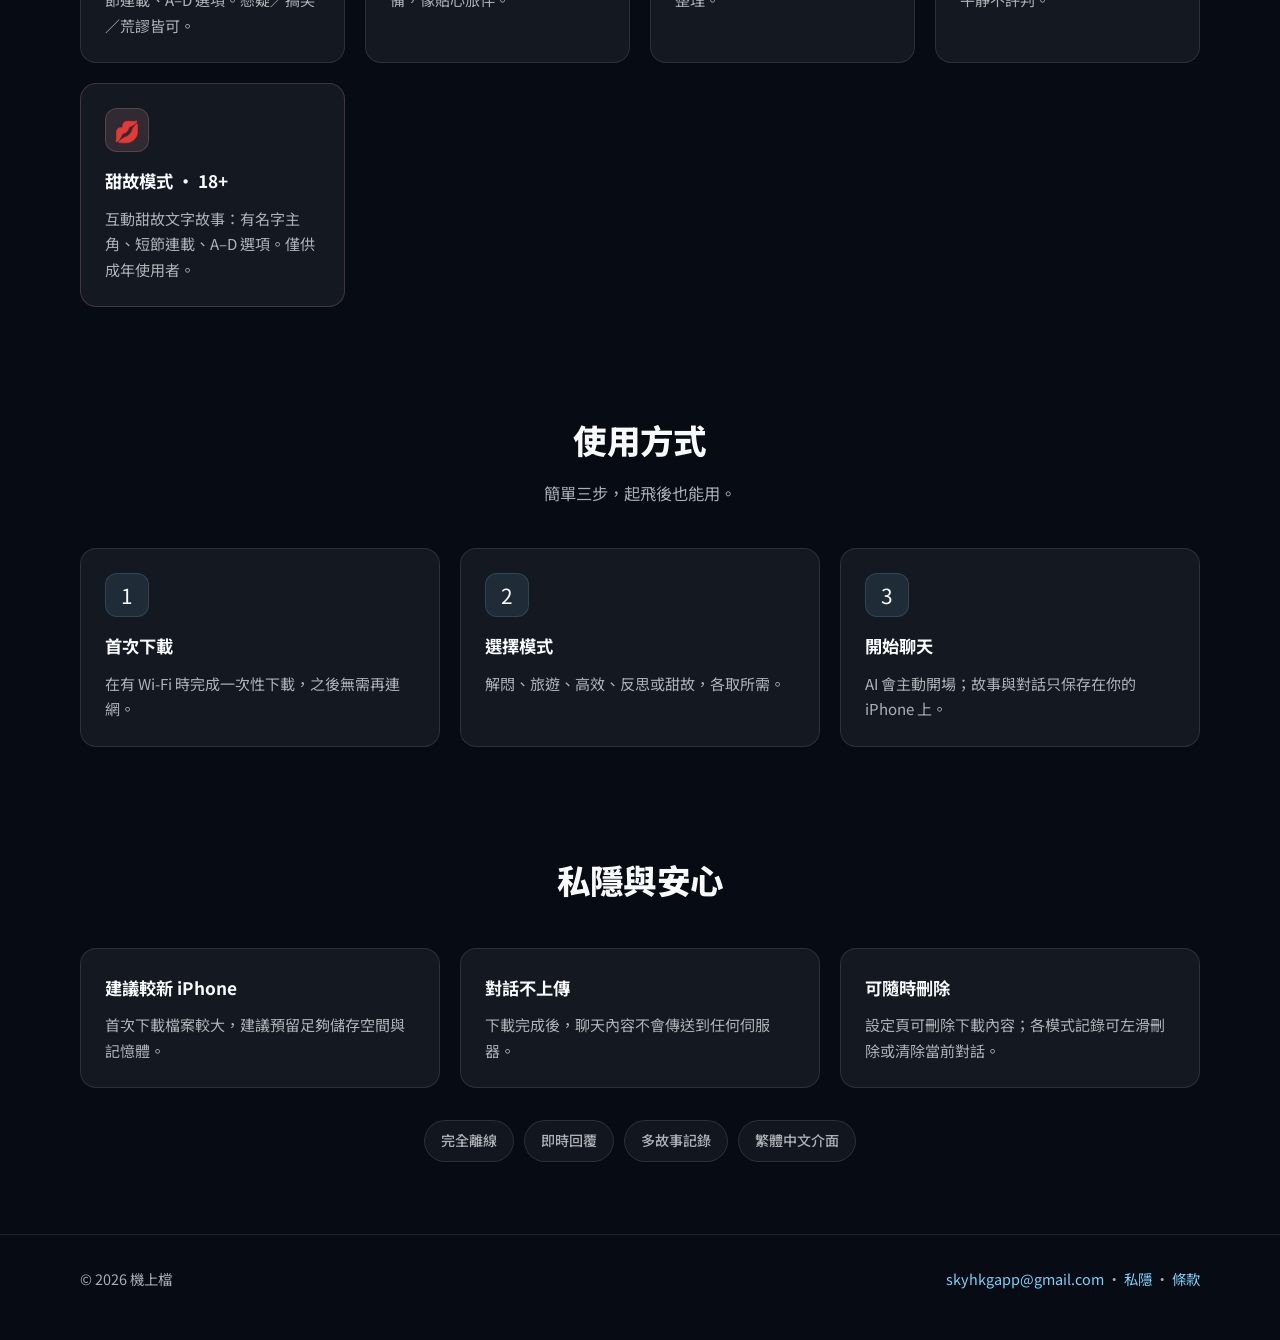
==== commit 3959322f: "Update privacy policy email collection wording and branding to 機上檔" ====
--- a/index.html
+++ b/index.html
@@ -3,8 +3,8 @@
 <head>
   <meta charset="UTF-8">
   <meta name="viewport" content="width=device-width, initial-scale=1.0">
-  <meta name="description" content="離線智能助手 — 起飛前下載一次，整段航程離線聊天。五種模式，各自獨立故事／對話記錄。">
-  <title>離線智能助手</title>
+  <meta name="description" content="機上檔 — 離線傾計 · 機上開檔。起飛前下載一次，整段航程離線傾計、連載互動故。">
+  <title>機上檔</title>
   <link rel="stylesheet" href="styles.css">
 </head>
 <body>
@@ -12,7 +12,7 @@
     <div class="wrap">
       <a class="brand" href="index.html">
         <span class="brand-icon">✈︎</span>
-        <span>離線智能助手</span>
+        <span>機上檔</span>
       </a>
       <nav>
         <a class="active" href="index.html">首頁</a>
@@ -206,7 +206,7 @@
 
   <footer class="site-footer">
     <div class="wrap">
-      <span>© 2026 離線智能助手</span>
+      <span>© 2026 機上檔</span>
       <span>
         <a href="mailto:skyhkgapp@gmail.com">skyhkgapp@gmail.com</a> ·
         <a href="privacy.html">私隱</a> ·
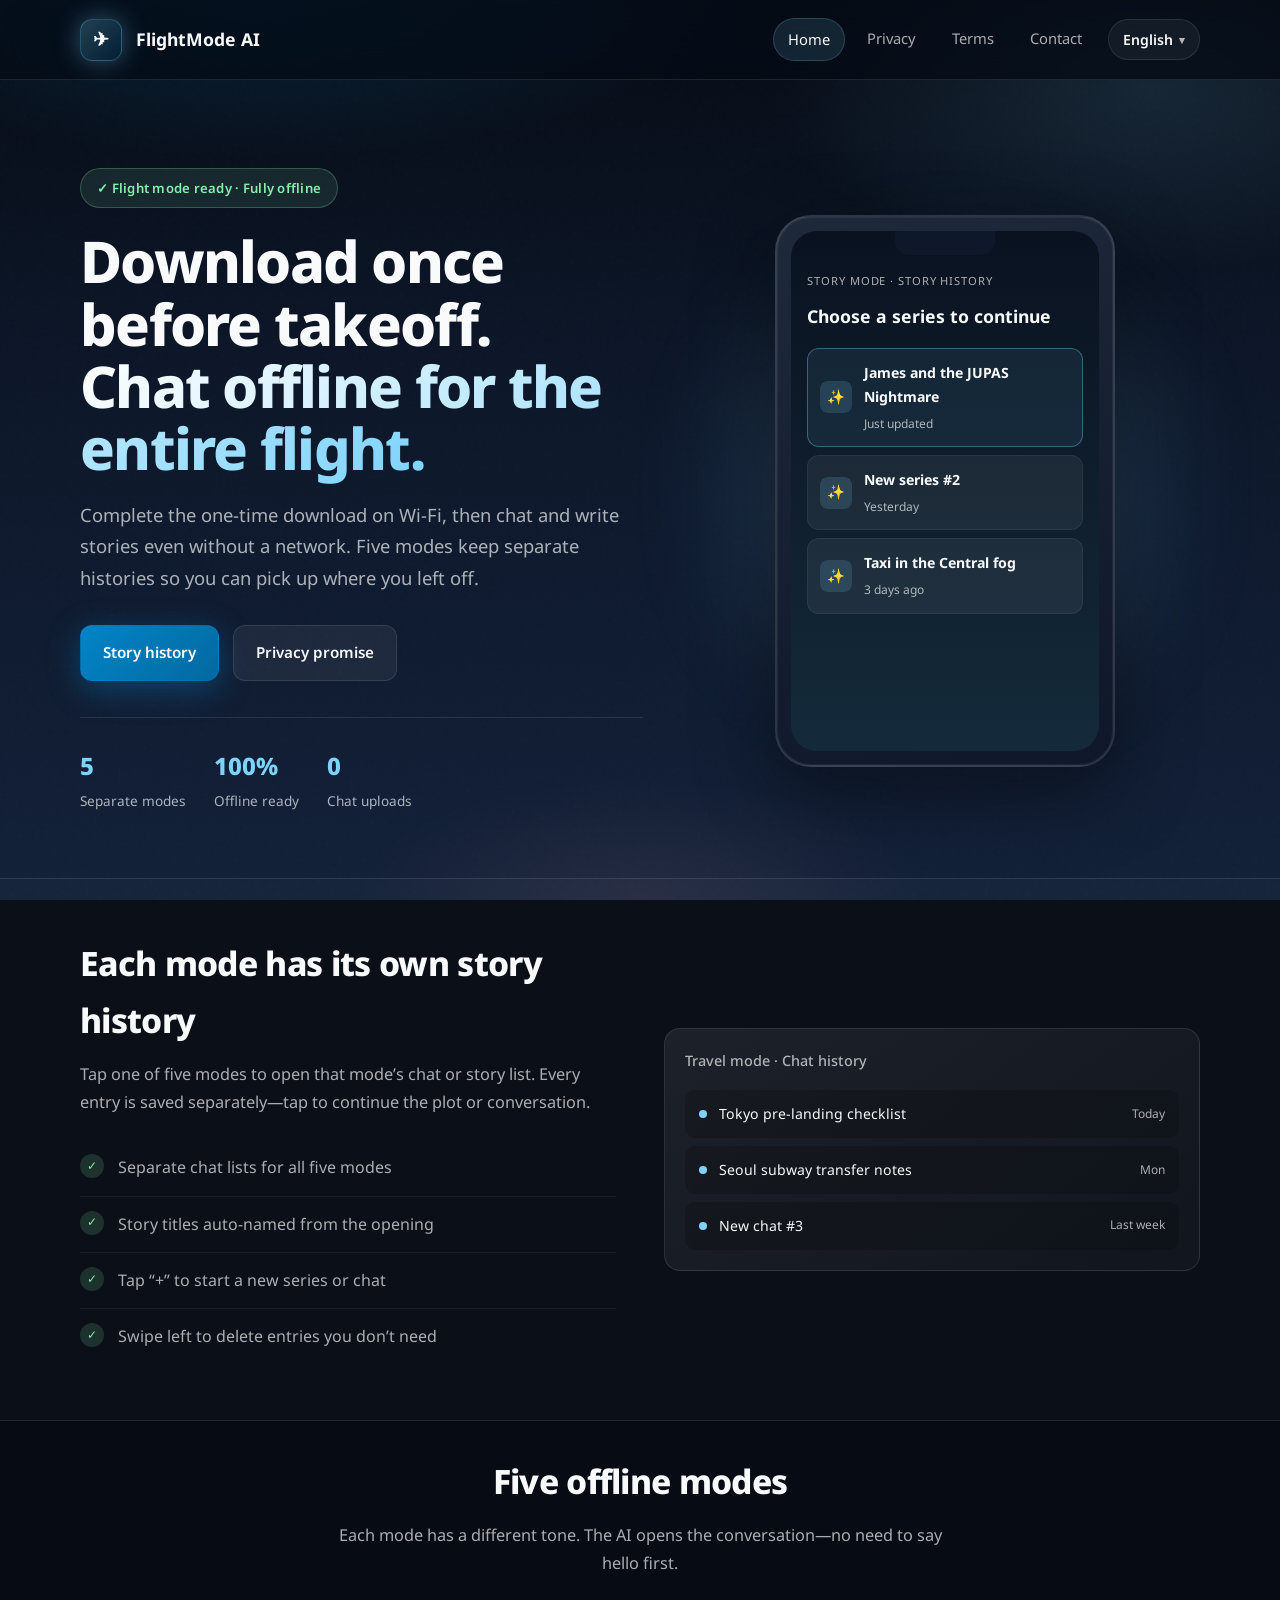
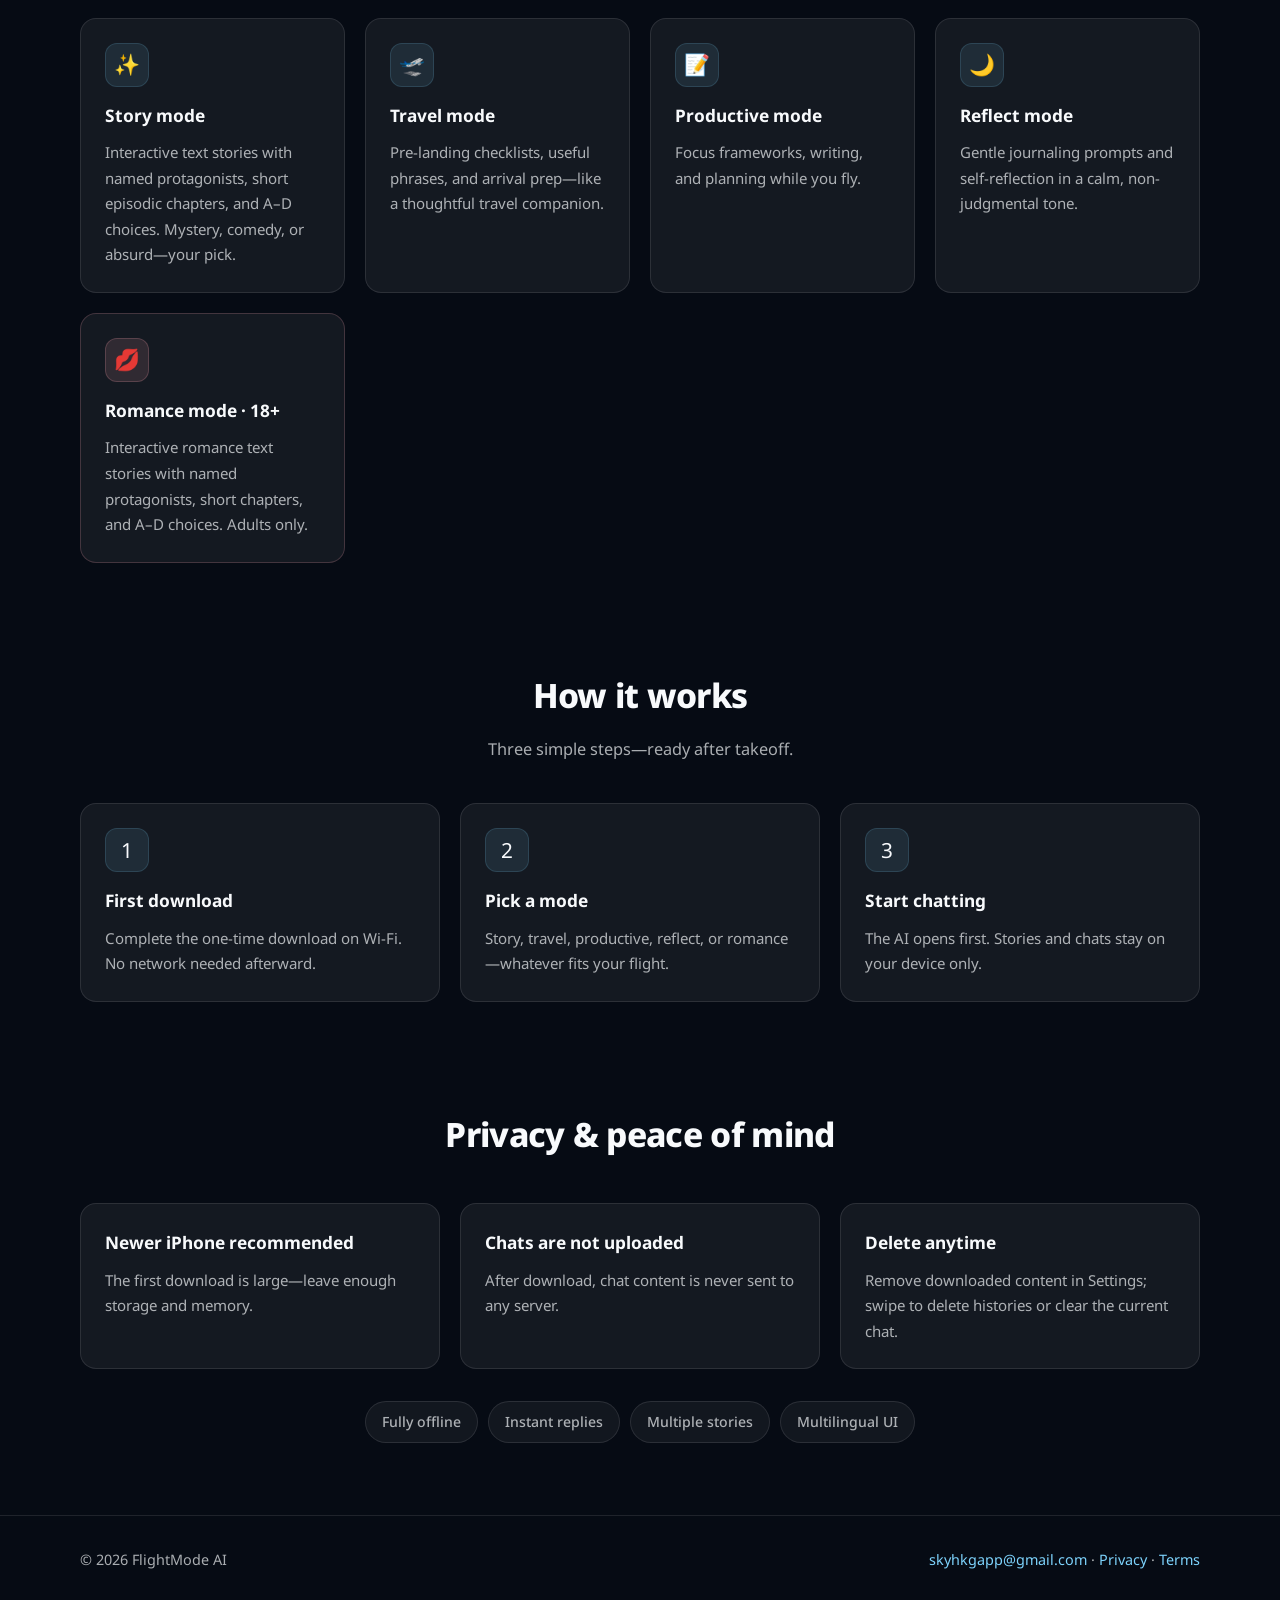
==== commit 2e0782b2: "Add multilingual site with auto language detection. Support English, Simplified Chinese, Traditional" ====
--- a/index.html
+++ b/index.html
@@ -1,25 +1,61 @@
 <!DOCTYPE html>
-<html lang="zh-Hant">
+<html lang="en">
 <head>
   <meta charset="UTF-8">
   <meta name="viewport" content="width=device-width, initial-scale=1.0">
-  <meta name="description" content="機上檔 — 離線傾計 · 機上開檔。起飛前下載一次，整段航程離線傾計、連載互動故。">
-  <title>機上檔</title>
+  <meta name="description" content="FlightMode AI — offline chat for your flight. Download once before takeoff, then chat and interactive stories with no network.">
+  <title>FlightMode AI</title>
+  <script>
+  (function () {
+    var S = ["en", "zh-Hans", "zh-Hant", "ja"];
+    var k = "flightmode-site-lang";
+    var s = localStorage.getItem(k);
+    if (!s || S.indexOf(s) === -1) {
+      var ls = navigator.languages && navigator.languages.length ? navigator.languages : [navigator.language || "en"];
+      for (var i = 0; i < ls.length; i++) {
+        var l = String(ls[i] || "").toLowerCase();
+        if (l.indexOf("ja") === 0) { s = "ja"; break; }
+        if (l.indexOf("zh") === 0) {
+          s = (l.indexOf("hant") !== -1 || l.indexOf("tw") !== -1 || l.indexOf("hk") !== -1 || l.indexOf("mo") !== -1) ? "zh-Hant" : "zh-Hans";
+          break;
+        }
+        if (l.indexOf("en") === 0) { s = "en"; break; }
+      }
+      s = s || "en";
+    }
+    document.documentElement.lang = s;
+    document.documentElement.dataset.lang = s;
+  })();
+  </script>
   <link rel="stylesheet" href="styles.css">
 </head>
-<body>
+<body data-page="index">
   <header class="site-header">
-    <div class="wrap">
+    <div class="wrap header-inner">
       <a class="brand" href="index.html">
         <span class="brand-icon">✈︎</span>
-        <span>機上檔</span>
+        <span data-i18n="brand.name">FlightMode AI</span>
       </a>
-      <nav>
-        <a class="active" href="index.html">首頁</a>
-        <a href="privacy.html">私隱政策</a>
-        <a href="terms.html">使用條款</a>
-        <a href="contact.html">聯絡我們</a>
-      </nav>
+      <div class="header-actions">
+        <nav>
+          <a class="active" href="index.html" data-i18n="nav.home">Home</a>
+          <a href="privacy.html" data-i18n="nav.privacy">Privacy</a>
+          <a href="terms.html" data-i18n="nav.terms">Terms</a>
+          <a href="contact.html" data-i18n="nav.contact">Contact</a>
+        </nav>
+        <div class="lang-switcher">
+          <button type="button" class="lang-toggle" id="langToggle" aria-haspopup="listbox" aria-expanded="false" aria-label="Language">
+            <span class="lang-current">English</span>
+            <span class="lang-chevron" aria-hidden="true">▾</span>
+          </button>
+          <ul class="lang-menu" id="langMenu" role="listbox" hidden>
+            <li><button type="button" role="option" data-lang="en">English</button></li>
+            <li><button type="button" role="option" data-lang="zh-Hans">简体中文</button></li>
+            <li><button type="button" role="option" data-lang="zh-Hant">繁體中文</button></li>
+            <li><button type="button" role="option" data-lang="ja">日本語</button></li>
+          </ul>
+        </div>
+      </div>
     </div>
   </header>
 
@@ -27,20 +63,19 @@
     <section class="hero">
       <div class="wrap hero-grid">
         <div>
-          <div class="eyebrow">✓ 飛行模式就緒 · 全程離線</div>
-          <h1>起飛前下載一次，<br><span class="gradient">整段航程離線暢聊。</span></h1>
-          <p class="lead">
-            在 Wi‑Fi 下完成首次下載，之後即使沒有網路也能聊天、寫故事。
-            五種模式各自保存記錄，隨時接續上次進度。
+          <div class="eyebrow" data-i18n="index.hero.eyebrow">✓ Flight mode ready · Fully offline</div>
+          <h1 data-i18n-html="index.hero.title">Download once before takeoff.<br><span class="gradient">Chat offline for the entire flight.</span></h1>
+          <p class="lead" data-i18n="index.hero.lead">
+            Complete the one-time download on Wi‑Fi, then chat and write stories even without a network. Five modes keep separate histories so you can pick up where you left off.
           </p>
           <div class="cta-row">
-            <a class="button primary" href="#history">故事記錄</a>
-            <a class="button secondary" href="privacy.html">私隱承諾</a>
+            <a class="button primary" href="#history" data-i18n="index.hero.ctaHistory">Story history</a>
+            <a class="button secondary" href="privacy.html" data-i18n="index.hero.ctaPrivacy">Privacy promise</a>
           </div>
           <div class="hero-stats">
-            <div class="stat"><strong>5</strong><span>獨立模式</span></div>
-            <div class="stat"><strong>100%</strong><span>離線可用</span></div>
-            <div class="stat"><strong>0</strong><span>聊天上傳</span></div>
+            <div class="stat"><strong>5</strong><span data-i18n="index.hero.statModes">Separate modes</span></div>
+            <div class="stat"><strong>100%</strong><span data-i18n="index.hero.statOffline">Offline ready</span></div>
+            <div class="stat"><strong>0</strong><span data-i18n="index.hero.statUpload">Chat uploads</span></div>
           </div>
         </div>
 
@@ -49,27 +84,27 @@
           <div class="phone-frame">
             <div class="phone-screen">
               <div class="phone-notch"></div>
-              <div class="phone-label">解悶模式 · 故事記錄</div>
-              <div class="phone-title">選擇連載繼續</div>
+              <div class="phone-label" data-i18n="index.phone.label">Story mode · Story history</div>
+              <div class="phone-title" data-i18n="index.phone.title">Choose a series to continue</div>
               <div class="phone-item active">
                 <div class="phone-item-icon">✨</div>
                 <div class="phone-item-text">
-                  <strong>James 的 JUPAS 驚魂夜</strong>
-                  <span>剛剛更新</span>
+                  <strong data-i18n="index.phone.item1.title">James and the JUPAS Nightmare</strong>
+                  <span data-i18n="index.phone.item1.time">Just updated</span>
                 </div>
               </div>
               <div class="phone-item">
                 <div class="phone-item-icon">✨</div>
                 <div class="phone-item-text">
-                  <strong>新連載 #2</strong>
-                  <span>昨天</span>
+                  <strong data-i18n="index.phone.item2.title">New series #2</strong>
+                  <span data-i18n="index.phone.item2.time">Yesterday</span>
                 </div>
               </div>
               <div class="phone-item">
                 <div class="phone-item-icon">✨</div>
                 <div class="phone-item-text">
-                  <strong>中環迷霧中的計程車</strong>
-                  <span>3 天前</span>
+                  <strong data-i18n="index.phone.item3.title">Taxi in the Central fog</strong>
+                  <span data-i18n="index.phone.item3.time">3 days ago</span>
                 </div>
               </div>
             </div>
@@ -81,33 +116,33 @@
     <section class="feature-band" id="history">
       <div class="wrap feature-split">
         <div>
-          <h2 class="section-title">每種模式，各自的故事記錄</h2>
-          <p class="section-sub" style="text-align: left;">
-            點選五種模式之一，先進入該模式的對話／故事列表。每條記錄獨立保存，點一下即可接續上次劇情或對話。
+          <h2 class="section-title" data-i18n="index.history.title">Each mode has its own story history</h2>
+          <p class="section-sub" style="text-align: left;" data-i18n="index.history.sub">
+            Tap one of five modes to open that mode’s chat or story list. Every entry is saved separately—tap to continue the plot or conversation.
           </p>
           <ul class="feature-list">
-            <li><span class="check">✓</span> 五種模式各自獨立的聊天欄</li>
-            <li><span class="check">✓</span> 自動以首段內容命名故事標題</li>
-            <li><span class="check">✓</span> 右上角「＋」開始新連載／新對話</li>
-            <li><span class="check">✓</span> 左滑刪除不需要的記錄</li>
+            <li><span class="check">✓</span> <span data-i18n="index.history.f1">Separate chat lists for all five modes</span></li>
+            <li><span class="check">✓</span> <span data-i18n="index.history.f2">Story titles auto-named from the opening</span></li>
+            <li><span class="check">✓</span> <span data-i18n="index.history.f3">Tap “+” to start a new series or chat</span></li>
+            <li><span class="check">✓</span> <span data-i18n="index.history.f4">Swipe left to delete entries you don’t need</span></li>
           </ul>
         </div>
         <div class="history-preview">
-          <h4>旅遊模式 · 對話記錄</h4>
+          <h4 data-i18n="index.history.preview.title">Travel mode · Chat history</h4>
           <div class="history-row">
             <span class="history-dot"></span>
-            <span>東京降落前清單</span>
-            <time>今天</time>
+            <span data-i18n="index.history.preview.r1">Tokyo pre-landing checklist</span>
+            <time data-i18n="index.history.preview.r1.time">Today</time>
           </div>
           <div class="history-row">
             <span class="history-dot"></span>
-            <span>首爾地鐵換乘筆記</span>
-            <time>週一</time>
+            <span data-i18n="index.history.preview.r2">Seoul subway transfer notes</span>
+            <time data-i18n="index.history.preview.r2.time">Mon</time>
           </div>
           <div class="history-row">
             <span class="history-dot"></span>
-            <span>新對話 #3</span>
-            <time>上週</time>
+            <span data-i18n="index.history.preview.r3">New chat #3</span>
+            <time data-i18n="index.history.preview.r3.time">Last week</time>
           </div>
         </div>
       </div>
@@ -116,34 +151,34 @@
     <section id="modes">
       <div class="wrap">
         <div class="section-head">
-          <h2 class="section-title">五種離線模式</h2>
-          <p class="section-sub">每種模式風格不同，進入後 AI 會主動開場，無需先說「你好」。</p>
+          <h2 class="section-title" data-i18n="index.modes.title">Five offline modes</h2>
+          <p class="section-sub" data-i18n="index.modes.sub">Each mode has a different tone. The AI opens the conversation—no need to say hello first.</p>
         </div>
         <div class="modes">
           <article class="card">
             <div class="icon">✨</div>
-            <h3>解悶模式</h3>
-            <p>互動文字故事：有名字主角、短節連載、A–D 選項。懸疑／搞笑／荒謬皆可。</p>
+            <h3 data-i18n="index.modes.story.title">Story mode</h3>
+            <p data-i18n="index.modes.story.desc">Interactive text stories with named protagonists, short episodic chapters, and A–D choices.</p>
           </article>
           <article class="card">
             <div class="icon">🛫</div>
-            <h3>旅遊模式</h3>
-            <p>降落前清單、實用短語與抵達準備，像貼心旅伴。</p>
+            <h3 data-i18n="index.modes.travel.title">Travel mode</h3>
+            <p data-i18n="index.modes.travel.desc">Pre-landing checklists, useful phrases, and arrival prep—like a thoughtful travel companion.</p>
           </article>
           <article class="card">
             <div class="icon">📝</div>
-            <h3>高效模式</h3>
-            <p>飛行途中專注框架、寫作與計畫整理。</p>
+            <h3 data-i18n="index.modes.productive.title">Productive mode</h3>
+            <p data-i18n="index.modes.productive.desc">Focus frameworks, writing, and planning while you fly.</p>
           </article>
           <article class="card">
             <div class="icon">🌙</div>
-            <h3>反思模式</h3>
-            <p>溫和日記引導與自我反思，語氣平靜不評判。</p>
+            <h3 data-i18n="index.modes.reflect.title">Reflect mode</h3>
+            <p data-i18n="index.modes.reflect.desc">Gentle journaling prompts and self-reflection in a calm, non-judgmental tone.</p>
           </article>
           <article class="card adult">
             <div class="icon">💋</div>
-            <h3>甜故模式 · 18+</h3>
-            <p>互動甜故文字故事：有名字主角、短節連載、A–D 選項。僅供成年使用者。</p>
+            <h3 data-i18n="index.modes.romance.title">Romance mode · 18+</h3>
+            <p data-i18n="index.modes.romance.desc">Interactive romance text stories with named protagonists, short chapters, and A–D choices. Adults only.</p>
           </article>
         </div>
       </div>
@@ -152,24 +187,24 @@
     <section id="how-it-works">
       <div class="wrap">
         <div class="section-head">
-          <h2 class="section-title">使用方式</h2>
-          <p class="section-sub">簡單三步，起飛後也能用。</p>
+          <h2 class="section-title" data-i18n="index.how.title">How it works</h2>
+          <p class="section-sub" data-i18n="index.how.sub">Three simple steps—ready after takeoff.</p>
         </div>
         <div class="grid-3">
           <article class="card">
             <div class="icon">1</div>
-            <h3>首次下載</h3>
-            <p>在有 Wi‑Fi 時完成一次性下載，之後無需再連網。</p>
+            <h3 data-i18n="index.how.s1.title">First download</h3>
+            <p data-i18n="index.how.s1.desc">Complete the one-time download on Wi‑Fi. No network needed afterward.</p>
           </article>
           <article class="card">
             <div class="icon">2</div>
-            <h3>選擇模式</h3>
-            <p>解悶、旅遊、高效、反思或甜故，各取所需。</p>
+            <h3 data-i18n="index.how.s2.title">Pick a mode</h3>
+            <p data-i18n="index.how.s2.desc">Story, travel, productive, reflect, or romance—whatever fits your flight.</p>
           </article>
           <article class="card">
             <div class="icon">3</div>
-            <h3>開始聊天</h3>
-            <p>AI 會主動開場；故事與對話只保存在你的 iPhone 上。</p>
+            <h3 data-i18n="index.how.s3.title">Start chatting</h3>
+            <p data-i18n="index.how.s3.desc">The AI opens first. Stories and chats stay on your device only.</p>
           </article>
         </div>
       </div>
@@ -178,27 +213,27 @@
     <section>
       <div class="wrap">
         <div class="section-head">
-          <h2 class="section-title">私隱與安心</h2>
+          <h2 class="section-title" data-i18n="index.trust.title">Privacy & peace of mind</h2>
         </div>
         <div class="grid-3">
           <article class="card">
-            <h3>建議較新 iPhone</h3>
-            <p>首次下載檔案較大，建議預留足夠儲存空間與記憶體。</p>
-          </article>
-          <article class="card">
-            <h3>對話不上傳</h3>
-            <p>下載完成後，聊天內容不會傳送到任何伺服器。</p>
-          </article>
-          <article class="card">
-            <h3>可隨時刪除</h3>
-            <p>設定頁可刪除下載內容；各模式記錄可左滑刪除或清除當前對話。</p>
+            <h3 data-i18n="index.trust.s1.title">Newer device recommended</h3>
+            <p data-i18n="index.trust.s1.desc">The first download is large—leave enough storage and memory.</p>
+          </article>
+          <article class="card">
+            <h3 data-i18n="index.trust.s2.title">Chats are not uploaded</h3>
+            <p data-i18n="index.trust.s2.desc">After download, chat content is never sent to any server.</p>
+          </article>
+          <article class="card">
+            <h3 data-i18n="index.trust.s3.title">Delete anytime</h3>
+            <p data-i18n="index.trust.s3.desc">Remove downloaded content in Settings; swipe to delete histories or clear the current chat.</p>
           </article>
         </div>
         <div class="pill-row" style="margin-top: 32px;">
-          <span class="pill">完全離線</span>
-          <span class="pill">即時回覆</span>
-          <span class="pill">多故事記錄</span>
-          <span class="pill">繁體中文介面</span>
+          <span class="pill" data-i18n="index.pill.offline">Fully offline</span>
+          <span class="pill" data-i18n="index.pill.instant">Instant replies</span>
+          <span class="pill" data-i18n="index.pill.multi">Multiple stories</span>
+          <span class="pill" data-i18n="index.pill.lang">Multilingual UI</span>
         </div>
       </div>
     </section>
@@ -206,13 +241,14 @@
 
   <footer class="site-footer">
     <div class="wrap">
-      <span>© 2026 機上檔</span>
+      <span data-i18n="footer.copyright">© 2026 FlightMode AI</span>
       <span>
         <a href="mailto:skyhkgapp@gmail.com">skyhkgapp@gmail.com</a> ·
-        <a href="privacy.html">私隱</a> ·
-        <a href="terms.html">條款</a>
+        <a href="privacy.html" data-i18n="footer.privacy">Privacy</a> ·
+        <a href="terms.html" data-i18n="footer.terms">Terms</a>
       </span>
     </div>
   </footer>
+  <script src="i18n.js"></script>
 </body>
 </html>
--- a/styles.css
+++ b/styles.css
@@ -1,4 +1,4 @@
-@import url('https://fonts.googleapis.com/css2?family=Noto+Sans+TC:wght@400;500;600;700;800&display=swap');
+@import url('https://fonts.googleapis.com/css2?family=Noto+Sans:wght@400;500;600;700;800&family=Noto+Sans+JP:wght@400;500;600;700;800&family=Noto+Sans+SC:wght@400;500;600;700;800&family=Noto+Sans+TC:wght@400;500;600;700;800&display=swap');
 
 :root {
   --bg-deep: #060b14;
@@ -29,7 +29,7 @@
 
 body {
   margin: 0;
-  font-family: "Noto Sans TC", -apple-system, BlinkMacSystemFont, "PingFang TC", sans-serif;
+  font-family: "Noto Sans", -apple-system, BlinkMacSystemFont, "Segoe UI", sans-serif;
   color: var(--text);
   background: var(--bg-deep);
   min-height: 100vh;
@@ -83,12 +83,103 @@
   border-bottom: 1px solid var(--border);
 }
 
-.site-header .wrap {
+.site-header .wrap,
+.header-inner {
   display: flex;
   align-items: center;
   justify-content: space-between;
   gap: 20px;
   padding: 18px 0;
+}
+
+.header-actions {
+  display: flex;
+  align-items: center;
+  gap: 12px;
+  flex-wrap: wrap;
+}
+
+.lang-switcher {
+  position: relative;
+}
+
+.lang-toggle {
+  display: inline-flex;
+  align-items: center;
+  gap: 6px;
+  padding: 8px 14px;
+  border-radius: 999px;
+  border: 1px solid var(--border);
+  background: rgba(255, 255, 255, 0.05);
+  color: var(--text);
+  font: inherit;
+  font-size: 0.88rem;
+  font-weight: 600;
+  cursor: pointer;
+  transition: background 0.2s, border-color 0.2s;
+}
+
+.lang-toggle:hover,
+.lang-toggle:focus-visible {
+  background: rgba(255, 255, 255, 0.1);
+  border-color: rgba(125, 211, 252, 0.25);
+  outline: none;
+}
+
+.lang-chevron {
+  font-size: 0.7rem;
+  opacity: 0.7;
+}
+
+.lang-menu {
+  position: absolute;
+  top: calc(100% + 8px);
+  right: 0;
+  min-width: 148px;
+  margin: 0;
+  padding: 6px;
+  list-style: none;
+  border-radius: 12px;
+  background: rgba(12, 22, 40, 0.98);
+  border: 1px solid var(--border);
+  box-shadow: var(--shadow);
+  z-index: 200;
+}
+
+.lang-menu li {
+  margin: 0;
+}
+
+.lang-menu button {
+  width: 100%;
+  text-align: left;
+  padding: 10px 12px;
+  border: 0;
+  border-radius: 8px;
+  background: transparent;
+  color: var(--muted);
+  font: inherit;
+  font-size: 0.9rem;
+  cursor: pointer;
+  transition: background 0.15s, color 0.15s;
+}
+
+.lang-menu button:hover,
+.lang-menu button.active {
+  background: rgba(125, 211, 252, 0.12);
+  color: var(--text);
+}
+
+html[data-lang="zh-Hans"] body {
+  font-family: "Noto Sans SC", "PingFang SC", "Microsoft YaHei", sans-serif;
+}
+
+html[data-lang="zh-Hant"] body {
+  font-family: "Noto Sans TC", "PingFang TC", sans-serif;
+}
+
+html[data-lang="ja"] body {
+  font-family: "Noto Sans JP", "Hiragino Sans", "Yu Gothic", sans-serif;
 }
 
 .brand {
@@ -632,8 +723,19 @@
     gap: 20px;
   }
 
-  .site-header .wrap {
+  .site-header .wrap,
+  .header-inner {
     flex-direction: column;
     align-items: flex-start;
   }
-}
+
+  .header-actions {
+    width: 100%;
+    justify-content: space-between;
+  }
+
+  .lang-menu {
+    right: auto;
+    left: 0;
+  }
+}
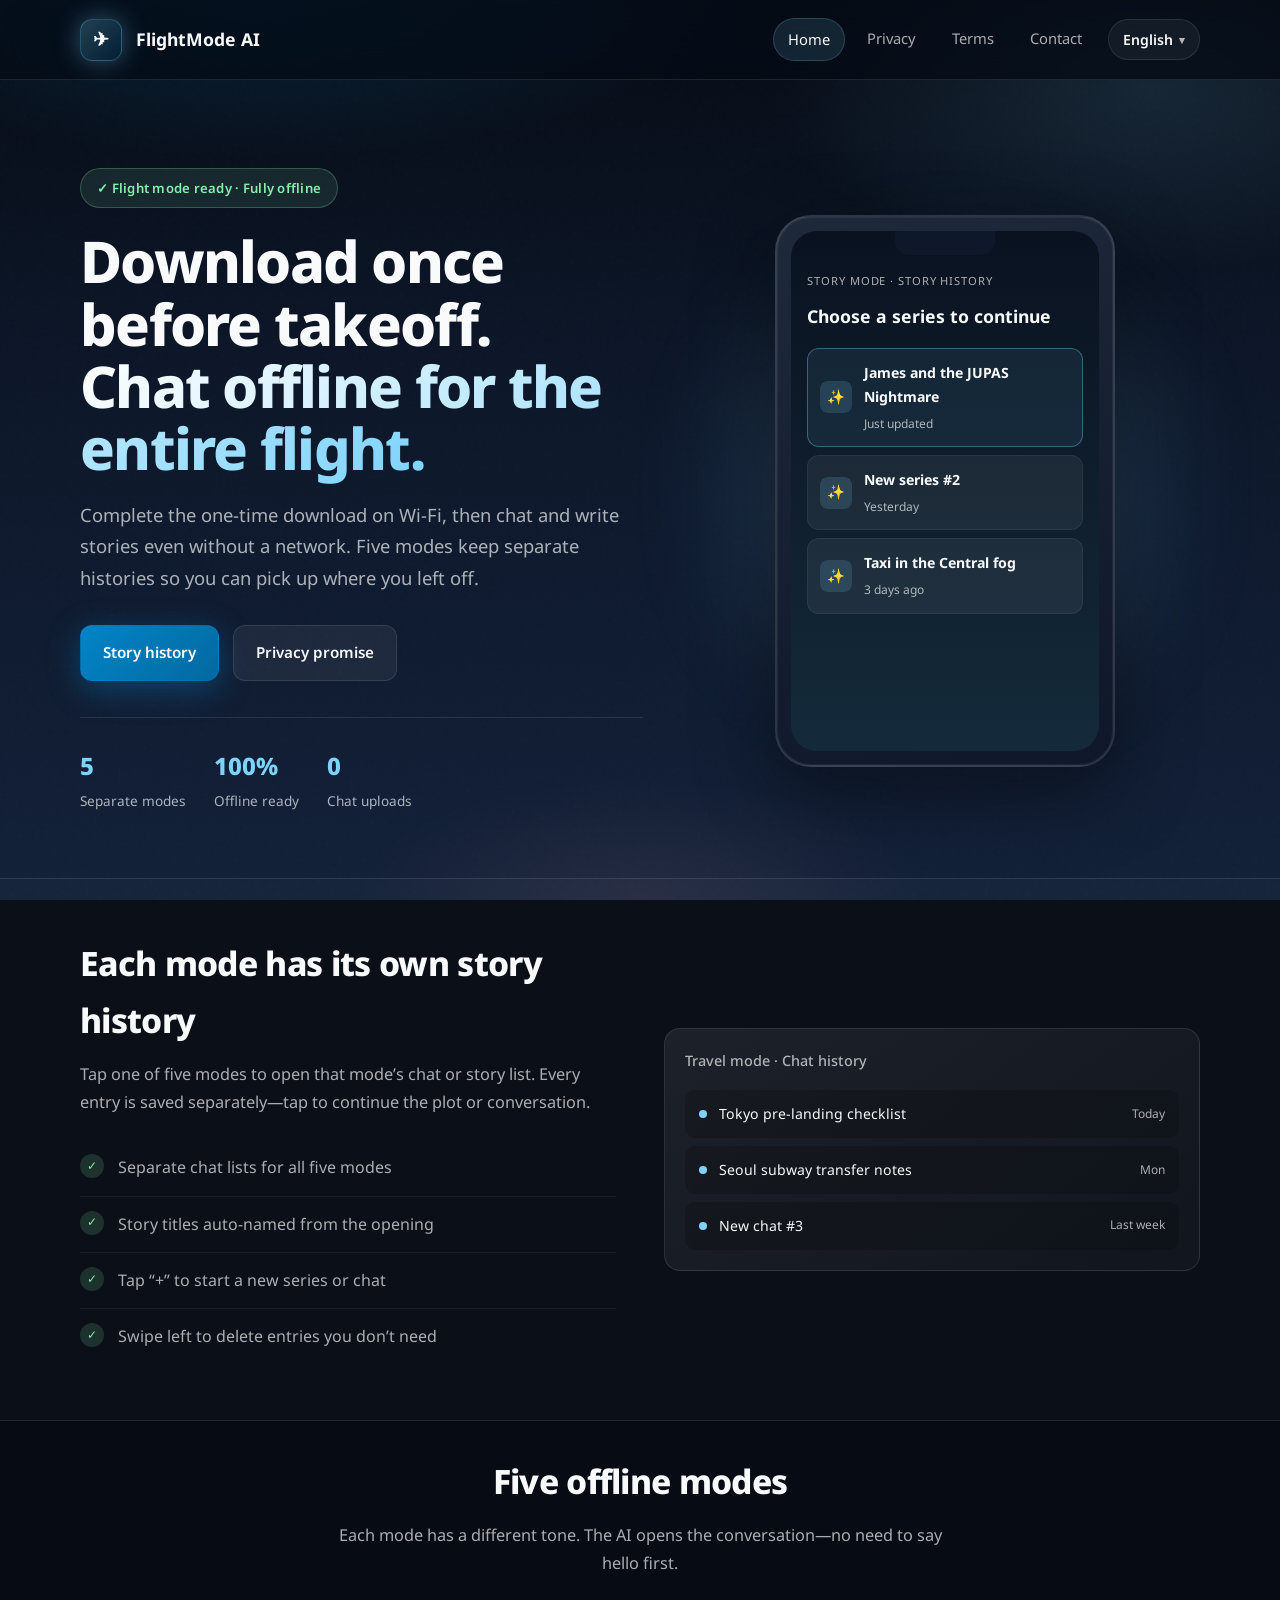
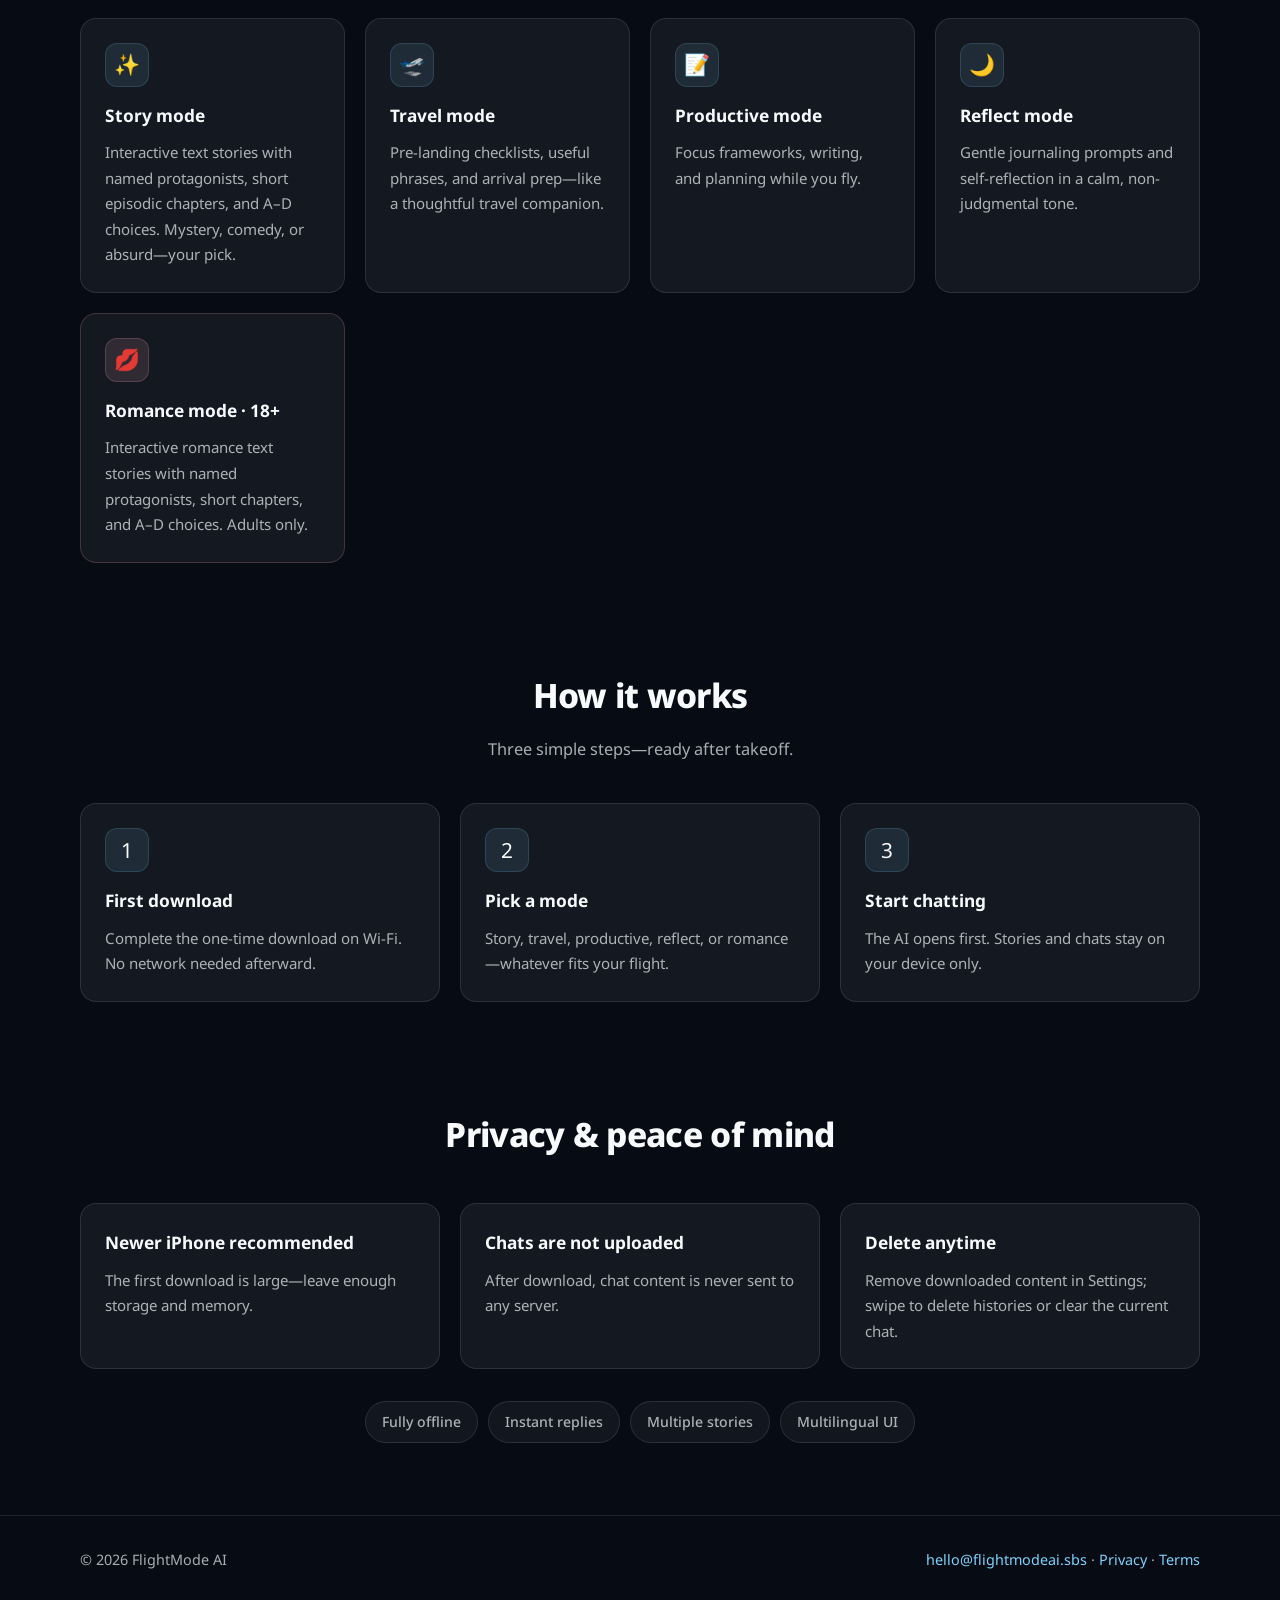
==== commit d7ad02bf: "Migrate website domain to flightmodeai.sbs" ====
--- a/index.html
+++ b/index.html
@@ -243,7 +243,7 @@
     <div class="wrap">
       <span data-i18n="footer.copyright">© 2026 FlightMode AI</span>
       <span>
-        <a href="mailto:skyhkgapp@gmail.com">skyhkgapp@gmail.com</a> ·
+        <a href="mailto:hello@flightmodeai.sbs">hello@flightmodeai.sbs</a> ·
         <a href="privacy.html" data-i18n="footer.privacy">Privacy</a> ·
         <a href="terms.html" data-i18n="footer.terms">Terms</a>
       </span>
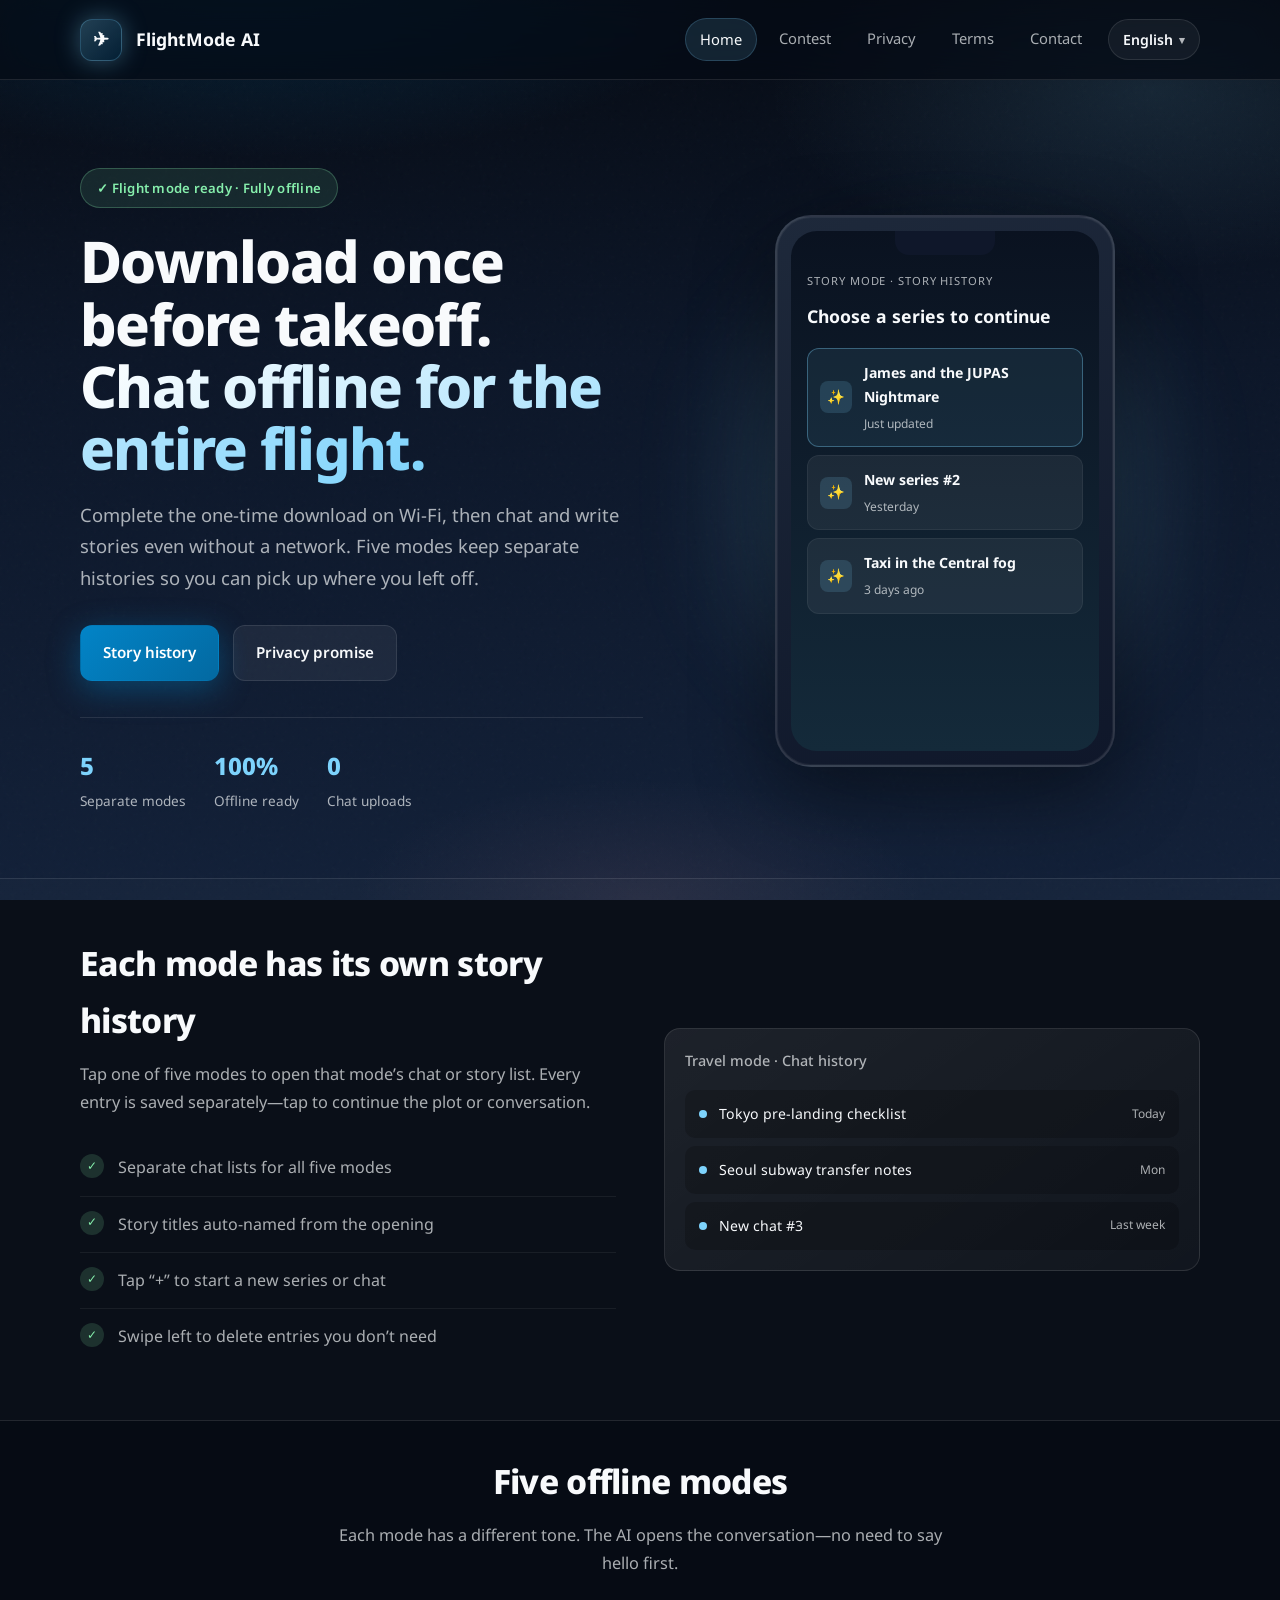
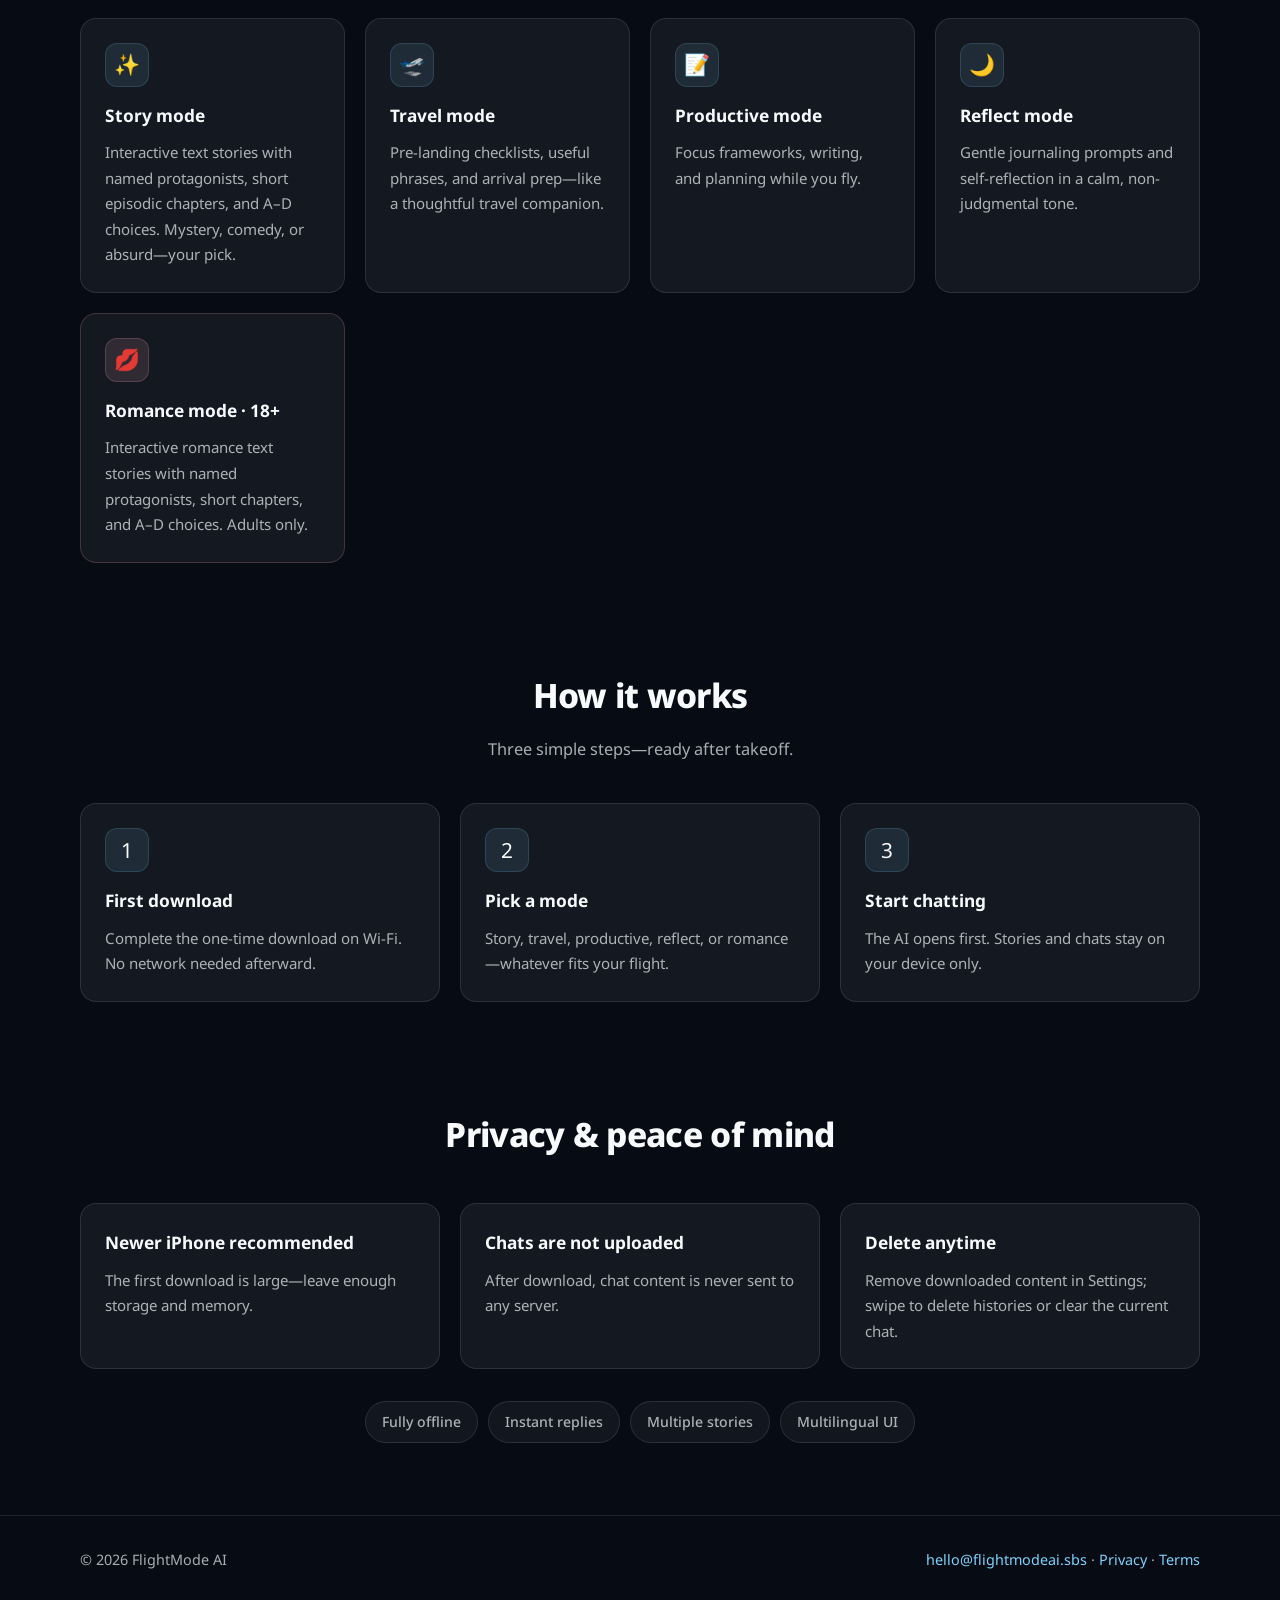
==== commit 217442b2: "docs: add contest page, updated styles, translation dictionary and navigation bar" ====
--- a/index.html
+++ b/index.html
@@ -39,6 +39,7 @@
       <div class="header-actions">
         <nav>
           <a class="active" href="index.html" data-i18n="nav.home">Home</a>
+          <a href="contest.html" data-i18n="nav.contest">Contest</a>
           <a href="privacy.html" data-i18n="nav.privacy">Privacy</a>
           <a href="terms.html" data-i18n="nav.terms">Terms</a>
           <a href="contact.html" data-i18n="nav.contact">Contact</a>
--- a/styles.css
+++ b/styles.css
@@ -739,3 +739,111 @@
     left: 0;
   }
 }
+
+/* Multilingual visibility helpers */
+html[lang="en"] .lang-zh-Hant, html[lang="en"] .lang-zh-Hans, html[lang="en"] .lang-ja { display: none !important; }
+html[lang="zh-Hant"] .lang-en, html[lang="zh-Hant"] .lang-zh-Hans, html[lang="zh-Hant"] .lang-ja { display: none !important; }
+html[lang="zh-Hans"] .lang-en, html[lang="zh-Hans"] .lang-zh-Hant, html[lang="zh-Hans"] .lang-ja { display: none !important; }
+html[lang="ja"] .lang-en, html[lang="ja"] .lang-zh-Hant, html[lang="ja"] .lang-zh-Hans { display: none !important; }
+
+/* Contest-specific styles */
+.contest-hero {
+  padding: 80px 0 40px;
+  text-align: center;
+}
+.contest-hero h1 {
+  font-size: clamp(2rem, 5vw, 3rem);
+  font-weight: 800;
+  margin-bottom: 16px;
+  line-height: 1.2;
+}
+.contest-poster {
+  max-width: min(100%, 680px);
+  border-radius: var(--radius);
+  box-shadow: var(--shadow);
+  border: 1px solid var(--border);
+  margin: 32px auto;
+  display: block;
+}
+.contest-grid {
+  display: grid;
+  grid-template-columns: 2fr 1fr;
+  gap: 48px;
+  margin-top: 48px;
+}
+.contest-sidebar {
+  display: flex;
+  flex-direction: column;
+  gap: 24px;
+}
+.contest-callout {
+  background: var(--bg-soft);
+  border: 1px solid var(--border);
+  border-left: 4px solid var(--accent);
+  padding: 24px;
+  border-radius: 12px;
+  margin: 24px 0;
+}
+.contest-prize-badge {
+  background: linear-gradient(135deg, #fbbf24 0%, #d97706 100%);
+  color: #060b14;
+  font-weight: 800;
+  padding: 20px;
+  border-radius: 12px;
+  text-align: center;
+  font-size: 1.35rem;
+  box-shadow: 0 10px 30px rgba(217, 119, 6, 0.2);
+}
+.template-box-wrapper {
+  position: relative;
+}
+.template-box {
+  background: rgba(0, 0, 0, 0.35);
+  border: 1px solid var(--border);
+  border-radius: 8px;
+  padding: 16px;
+  font-family: monospace;
+  font-size: 0.9rem;
+  white-space: pre-wrap;
+  margin: 12px 0 24px;
+  max-height: 320px;
+  overflow-y: auto;
+  color: #e2e8f0;
+}
+.copy-btn {
+  position: absolute;
+  top: 8px;
+  right: 8px;
+  background: var(--accent-strong);
+  color: #fff;
+  border: none;
+  padding: 6px 12px;
+  border-radius: 4px;
+  font-size: 0.8rem;
+  cursor: pointer;
+  transition: background 0.2s;
+  z-index: 5;
+}
+.copy-btn:hover {
+  background: var(--accent);
+  color: #060b14;
+}
+.contest-sidebar .card {
+  padding: 24px;
+  background: var(--card);
+  border: 1px solid var(--border);
+  border-radius: 12px;
+}
+.bullet-list {
+  padding-left: 20px;
+  margin: 12px 0;
+}
+.bullet-list li {
+  margin-bottom: 8px;
+}
+@media (max-width: 900px) {
+  .contest-grid {
+    grid-template-columns: 1fr;
+  }
+}
+
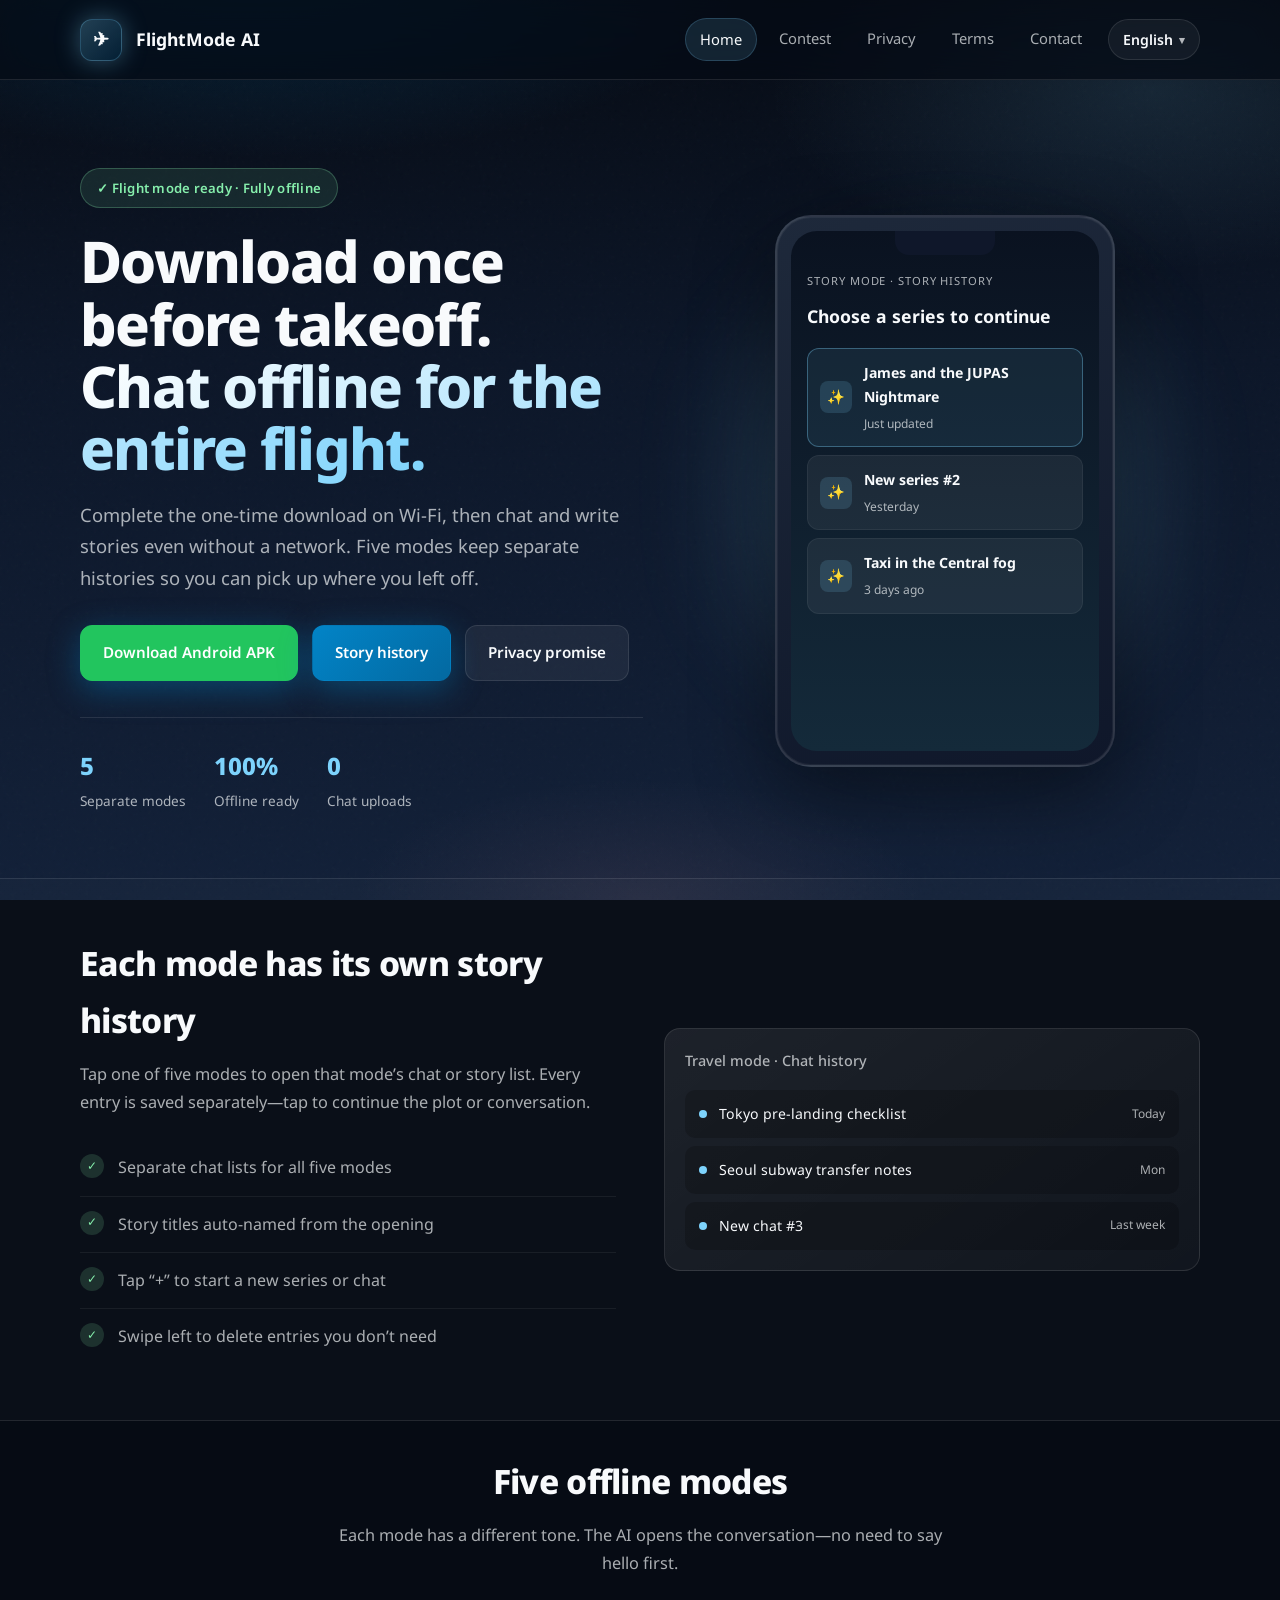
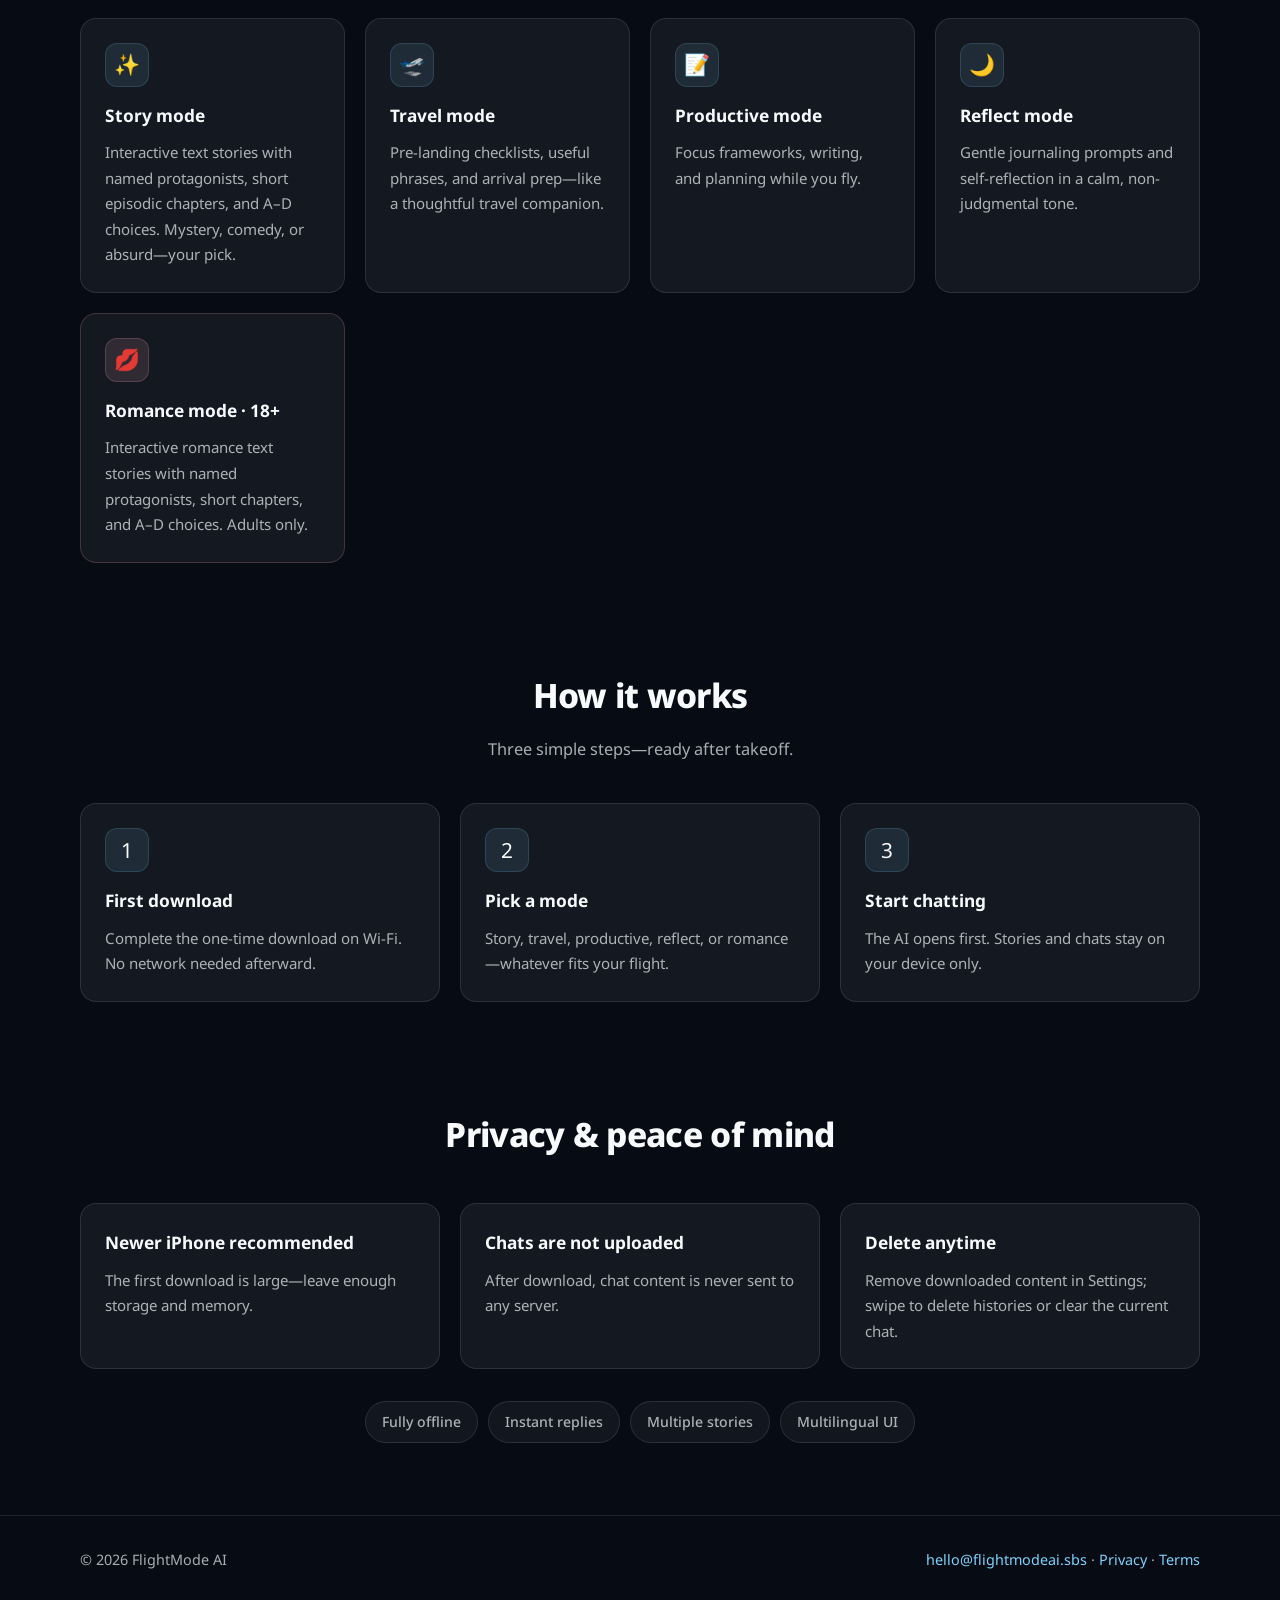
==== commit c7a0fc2b: "Add APK download link and file" ====
--- a/index.html
+++ b/index.html
@@ -4,6 +4,13 @@
   <meta charset="UTF-8">
   <meta name="viewport" content="width=device-width, initial-scale=1.0">
   <meta name="description" content="FlightMode AI — offline chat for your flight. Download once before takeoff, then chat and interactive stories with no network.">
+  <meta name="robots" content="index, follow">
+  <link rel="canonical" href="https://flightmodeai.sbs/">
+  <meta property="og:type" content="website">
+  <meta property="og:url" content="https://flightmodeai.sbs/">
+  <meta property="og:title" content="FlightMode AI">
+  <meta property="og:description" content="Offline chat for your flight. Download once before takeoff, then chat and write interactive stories with no network.">
+  <meta name="twitter:card" content="summary">
   <title>FlightMode AI</title>
   <script>
   (function () {
@@ -70,6 +77,7 @@
             Complete the one-time download on Wi‑Fi, then chat and write stories even without a network. Five modes keep separate histories so you can pick up where you left off.
           </p>
           <div class="cta-row">
+            <a class="button primary" href="app-debug.apk" download style="background: #22c55e; border-color: #22c55e;">Download Android APK</a>
             <a class="button primary" href="#history" data-i18n="index.hero.ctaHistory">Story history</a>
             <a class="button secondary" href="privacy.html" data-i18n="index.hero.ctaPrivacy">Privacy promise</a>
           </div>
